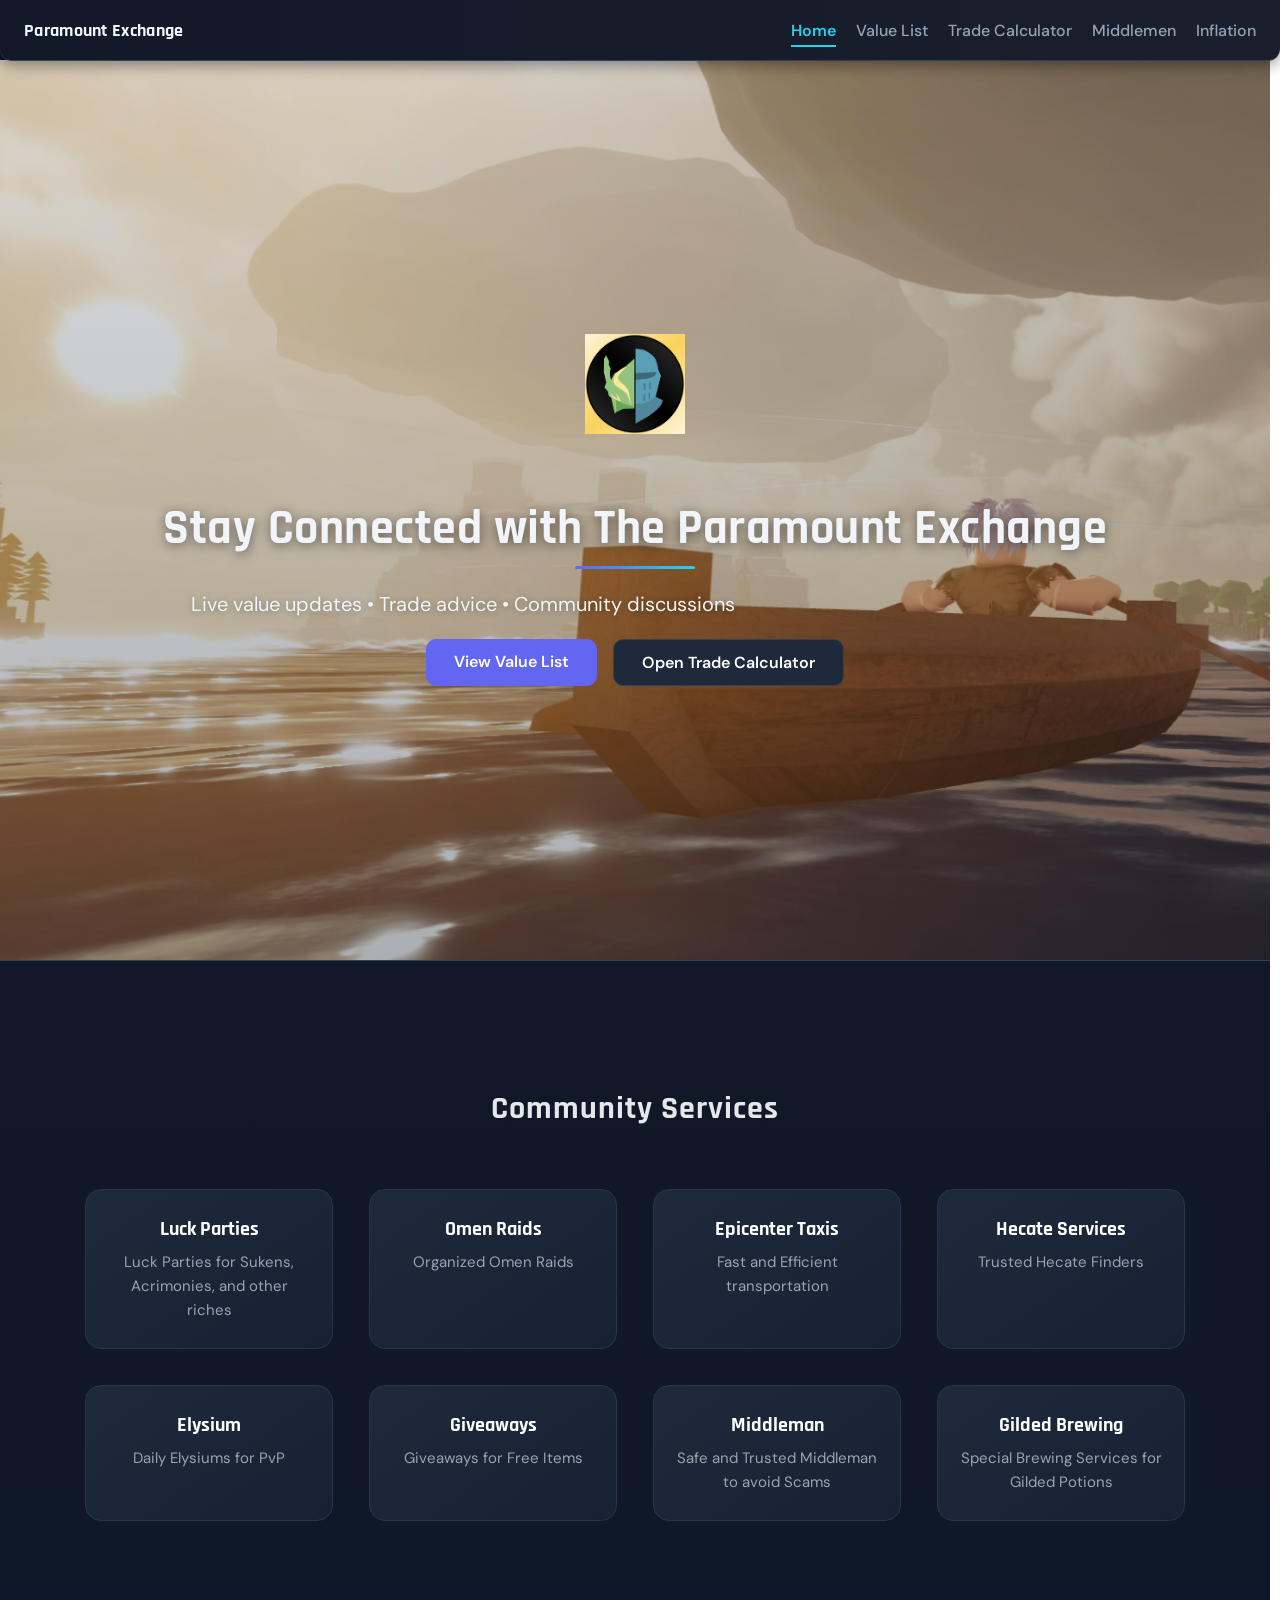
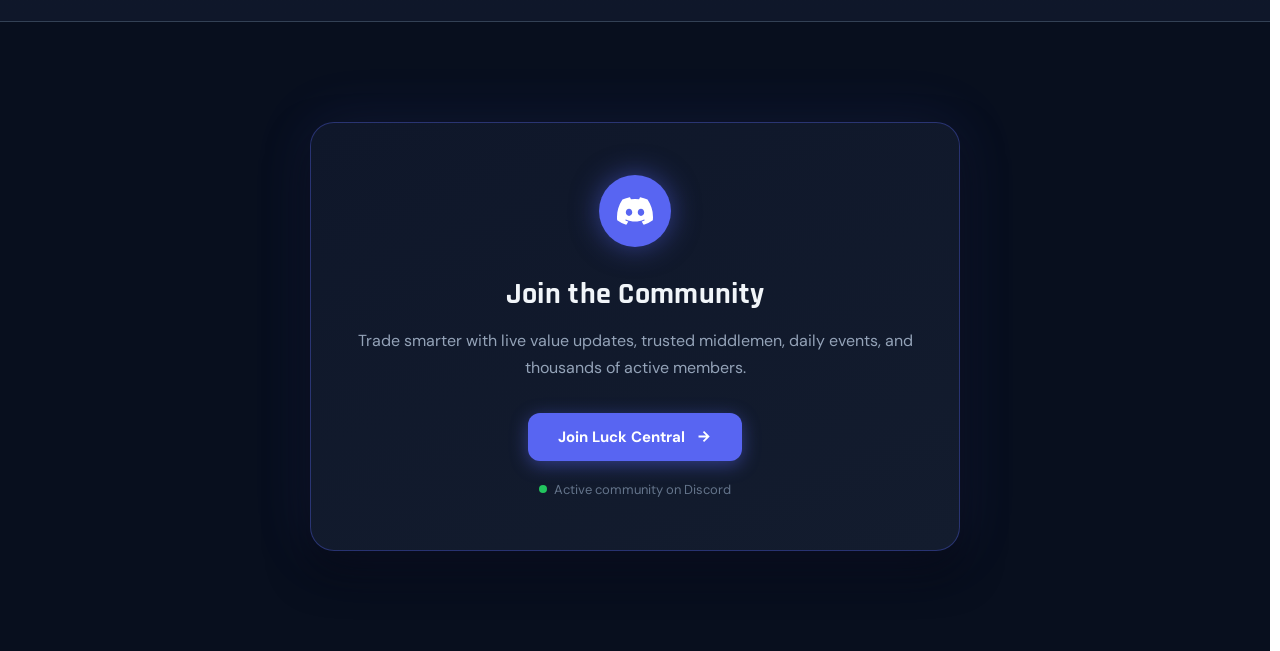
==== index.html @ 537f58a0 "Add files via upload" ====
<!DOCTYPE html>
<html lang="en">
<head>
  <meta charset="UTF-8">
  <meta name="viewport" content="width=device-width, initial-scale=1">
  <title>Paramount Exchange</title>
  <link rel="stylesheet" href="style.css">
  <link rel="icon" href="favicon.png" type="image/png">
  <!-- Syne for headings/brand, DM Sans for body -->
  <link rel="preconnect" href="https://fonts.googleapis.com">
  <link href="https://fonts.googleapis.com/css2?family=Rajdhani:wght@600;700&family=DM+Sans:ital,opsz,wght@0,9..40,400;0,9..40,500;0,9..40,600;1,9..40,400&display=swap" rel="stylesheet">
</head>
<body>

  <!-- ===== TOP NAV ===== -->
  <div class="top-nav">
    <div class="nav-left">Paramount Exchange</div>
    <div class="nav-links" id="navLinks">
      <a href="index.html" class="active">Home</a>
      <a href="Paramount-Exchange.html">Value List</a>
      <a href="Paramount-Trade-Calculator.html">Trade Calculator</a>
      <a href="Paramount-Middleman.html">Middlemen</a>
      <a href="Paramount-Inflation.html">Inflation</a>
    </div>
    <button class="nav-hamburger" id="navHamburger" aria-label="Menu">
      <span></span><span></span><span></span>
    </button>
  </div>

  <!-- ===== HERO SECTION ===== -->
  <section class="hero">
    <div class="hero-overlay"></div>
    <div class="hero-content">
      <img src="logo.png" alt="Paramount Exchange Logo" class="hero-logo">
      <h1>Stay Connected with The Paramount Exchange</h1>
      <p class="hero-sub">
        Live value updates • Trade advice • Community discussions
      </p>
      <div class="hero-buttons">
        <a href="Paramount-Exchange.html" class="hero-btn">View Value List</a>
        <a href="Paramount-Trade-Calculator.html" class="hero-btn secondary">Open Trade Calculator</a>
      </div>
    </div>
  </section>

  <!-- ===== COMMUNITY SERVICES ===== -->
  <section class="services-section">
    <h2>Community Services</h2>
    <div class="services-grid">

      <div class="service-item">
        <div class="service-title">Luck Parties</div>
        <div class="service-desc">Luck Parties for Sukens, Acrimonies, and other riches</div>
      </div>

      <div class="service-item">
        <div class="service-title">Omen Raids</div>
        <div class="service-desc">Organized Omen Raids</div>
      </div>

      <div class="service-item">
        <div class="service-title">Epicenter Taxis</div>
        <div class="service-desc">Fast and Efficient transportation</div>
      </div>

      <div class="service-item">
        <div class="service-title">Hecate Services</div>
        <div class="service-desc">Trusted Hecate Finders</div>
      </div>

      <div class="service-item">
        <div class="service-title">Elysium</div>
        <div class="service-desc">Daily Elysiums for PvP</div>
      </div>

      <div class="service-item">
        <div class="service-title">Giveaways</div>
        <div class="service-desc">Giveaways for Free Items</div>
      </div>

      <div class="service-item">
        <div class="service-title">Middleman</div>
        <div class="service-desc">Safe and Trusted Middleman to avoid Scams</div>
      </div>

      <div class="service-item">
        <div class="service-title">Gilded Brewing</div>
        <div class="service-desc">Special Brewing Services for Gilded Potions</div>
      </div>

    </div>
  </section>

  <!-- ===== DISCORD CTA SECTION ===== -->
  <section class="discord-section">
    <div class="discord-inner">
      <div class="discord-icon-wrap">
        <!-- Discord logo SVG -->
        <svg class="discord-logo-svg" viewBox="0 0 24 24" xmlns="http://www.w3.org/2000/svg">
          <path d="M20.317 4.37a19.791 19.791 0 0 0-4.885-1.515.074.074 0 0 0-.079.037c-.21.375-.444.864-.608 1.25a18.27 18.27 0 0 0-5.487 0 12.64 12.64 0 0 0-.617-1.25.077.077 0 0 0-.079-.037A19.736 19.736 0 0 0 3.677 4.37a.07.07 0 0 0-.032.027C.533 9.046-.32 13.58.099 18.057c.002.022.015.043.03.056a19.9 19.9 0 0 0 5.993 3.03.078.078 0 0 0 .084-.028c.462-.63.874-1.295 1.226-1.994a.076.076 0 0 0-.041-.106 13.107 13.107 0 0 1-1.872-.892.077.077 0 0 1-.008-.128 10.2 10.2 0 0 0 .372-.292.074.074 0 0 1 .077-.01c3.928 1.793 8.18 1.793 12.062 0a.074.074 0 0 1 .078.01c.12.098.246.198.373.292a.077.077 0 0 1-.006.127 12.299 12.299 0 0 1-1.873.892.077.077 0 0 0-.041.107c.36.698.772 1.362 1.225 1.993a.076.076 0 0 0 .084.028 19.839 19.839 0 0 0 6.002-3.03.077.077 0 0 0 .032-.054c.5-5.177-.838-9.674-3.549-13.66a.061.061 0 0 0-.031-.03zM8.02 15.33c-1.183 0-2.157-1.085-2.157-2.419 0-1.333.956-2.419 2.157-2.419 1.21 0 2.176 1.096 2.157 2.42 0 1.333-.956 2.418-2.157 2.418zm7.975 0c-1.183 0-2.157-1.085-2.157-2.419 0-1.333.955-2.419 2.157-2.419 1.21 0 2.176 1.096 2.157 2.42 0 1.333-.946 2.418-2.157 2.418z"/>
        </svg>
      </div>
      <h2 class="discord-heading">Join the Community</h2>
      <p class="discord-sub">Trade smarter with live value updates, trusted middlemen, daily events, and thousands of active members.</p>
      <a href="https://discord.gg/AGWXYeU2fC" target="_blank" class="discord-cta-btn">
        <span>Join Luck Central</span>
        <svg class="btn-arrow" viewBox="0 0 24 24" fill="none" stroke="currentColor" stroke-width="2.5">
          <path d="M5 12h14M12 5l7 7-7 7"/>
        </svg>
      </a>
      <p class="discord-member-count">
        <span class="pulse-dot"></span>
        Active community on Discord
      </p>
    </div>
  </section>

  <script>
    /* ===== PARALLAX ===== */
    const hero = document.querySelector('.hero');
    const services = document.querySelector('.services-section');

    window.addEventListener('scroll', () => {
      const scrollY = window.scrollY;
      hero.style.backgroundPosition = `center ${scrollY * 0.5}px`;
      services.style.backgroundPosition = `center ${scrollY * 0.2}px`;
    });

    /* ===== SERVICE CARD SCROLL ANIMATIONS ===== */
    const cards = document.querySelectorAll('.service-item');

    // Assign stagger delays in CSS custom property
    cards.forEach((card, i) => {
      card.style.setProperty('--stagger', i);
    });

    const cardObserver = new IntersectionObserver((entries) => {
      entries.forEach(entry => {
        if (entry.isIntersecting) {
          // Small stagger based on index
          const delay = parseInt(entry.target.style.getPropertyValue('--stagger')) * 70;
          setTimeout(() => {
            entry.target.classList.add('card-visible');
          }, delay);
          cardObserver.unobserve(entry.target);
        }
      });
    }, { threshold: 0.1, rootMargin: '0px 0px -40px 0px' });

    cards.forEach(card => cardObserver.observe(card));

    /* ===== HAMBURGER MENU ===== */
    document.getElementById("navHamburger").addEventListener("click", function() {
      this.classList.toggle("open");
      document.getElementById("navLinks").classList.toggle("open");
    });
  </script>

</body>
</html>
---- style.css ----
/* ===== GOOGLE FONTS ===== */
/* Rajdhani: sleek, refined display — used for headings & nav brand */
/* DM Sans: clean, modern body font — replaces Inter */
@import url("https://fonts.googleapis.com/css2?family=Rajdhani:wght@600;700&family=DM+Sans:ital,opsz,wght@0,9..40,400;0,9..40,500;0,9..40,600;1,9..40,400&display=swap");

/* ===== GLOBAL STYLES ===== */
html {
  overflow-y: scroll;
  scrollbar-gutter: stable;
}

body {
  font-family: 'DM Sans', sans-serif;
  color: #e5e7eb;
  margin: 0;
  padding-top: 60px;
  text-align: center;
}

/* ===== HEADERS ===== */
h1, h2 {
  font-family: 'Rajdhani', sans-serif;
}

h1 {
  margin-bottom: 18px;
  font-size: 30px;
  font-weight: 700;
  color: #f1f5f9;
  text-align: center;
  letter-spacing: 0.5px;
  position: relative;
}

h1::after {
  content: "";
  display: block;
  width: 120px;
  height: 3px;
  background: linear-gradient(90deg, #6366f1, #22d3ee);
  margin: 6px auto 0;
  border-radius: 3px;
}

/* ===== LINKS ===== */
a {
  text-decoration: none;
  color: #0077cc;
  display: inline-block;
  margin-top: 20px;
}

/* ===== TOP NAVIGATION ===== */
.top-nav {
  position: fixed;
  top: 0;
  left: 0;
  right: 0;
  background: linear-gradient(90deg, #111827, #1b1f2d);
  display: flex;
  align-items: center;
  justify-content: space-between;
  padding: 0 24px;
  height: 60px;
  border-bottom: 1px solid #334155;
  z-index: 3000;
  box-shadow: 0 4px 15px rgba(0,0,0,0.4);
  border-radius: 0 0 12px 12px;
}

.nav-left {
  font-family: 'Rajdhani', sans-serif;
  font-weight: 700;
  font-size: 18px;
  color: #f1f5f9;
  letter-spacing: 0.3px;
}

.nav-links {
  display: flex;
  gap: 20px;
}

.nav-links a {
  font-family: 'DM Sans', sans-serif;
  text-decoration: none;
  color: #94a3b8;
  font-weight: 500;
  transition: color 0.2s ease, transform 0.1s;
  margin-top: 0;
}

.nav-links a:hover {
  color: #6366f1;
  transform: translateY(-2px);
}

.nav-links a.active {
  color: #22d3ee;
  font-weight: 600;
  position: relative;
}

.nav-links a.active::after {
  content: "";
  position: absolute;
  left: 0;
  bottom: -6px;
  width: 100%;
  height: 2px;
  background: #22d3ee;
}

/* ===== PANELS / CARDS ===== */
.panel {
  background: linear-gradient(180deg, #1e293b, #1b1f2d);
  border-radius: 12px;
  padding: 16px;
  margin-bottom: 18px;
  box-shadow: 0 4px 12px rgba(0,0,0,0.25);
  position: relative;
  text-align: left;
}

/* ===== CONTROLS / INPUTS ===== */
.controls,
.sort-row {
  display: flex;
  flex-wrap: wrap;
  gap: 8px;
  margin-bottom: 12px;
}

.controls > * {
  flex: 1 1 200px;
}

input,
button {
  background: #1e293b;
  color: #f1f5f9;
  border: 1px solid #334155;
  border-radius: 8px;
  padding: 8px 12px;
  font-size: 14px;
  cursor: pointer;
  font-family: 'DM Sans', sans-serif;
}

input {
  cursor: text;
}

button:hover {
  background-color: #273449;
}

button.active {
  border-color: #3b82f6;
  color: #3b82f6;
}

/* ===== DROPDOWN ===== */
.dropdown {
  position: relative;
}

.dropdown-btn {
  width: 100%;
  text-align: left;
  padding-right: 32px;
  position: relative;
}

.dropdown-btn::after {
  content: "";
  position: absolute;
  right: 12px;
  top: 50%;
  width: 8px;
  height: 8px;
  border-right: 2px solid #94a3b8;
  border-bottom: 2px solid #94a3b8;
  transform: translateY(-60%) rotate(45deg);
  transition: transform 0.25s ease;
  pointer-events: none;
}

.dropdown.open .dropdown-btn::after {
  transform: translateY(-40%) rotate(-135deg);
}

.dropdown-menu {
  position: absolute;
  z-index: 1000;
  top: calc(100% + 6px);
  left: 0;
  right: 0;
  background: #0f172a;
  border: 1px solid #334155;
  border-radius: 10px;
  padding: 6px;
  opacity: 0;
  pointer-events: none;
  transition: opacity 0.2s ease;
}

.dropdown.open .dropdown-menu {
  opacity: 1;
  pointer-events: auto;
}

.dropdown-menu label {
  display: flex;
  align-items: center;
  gap: 8px;
  padding: 6px 8px;
  border-radius: 6px;
  cursor: pointer;
}

.dropdown-menu label:hover {
  background: #273449;
}

/* ===== LISTS ===== */
.list {
  display: flex;
  flex-direction: column;
  gap: 8px;
}

.list-item {
  display: flex;
  align-items: center;
  justify-content: space-between;
  padding: 10px;
  border-radius: 6px;
  background: #1e293b;
  transition: transform 0.1s, box-shadow 0.15s;
}

.list-item:hover {
  transform: translateY(-1px);
  box-shadow: 0 0 8px #6366f1;
}

.list-item img {
  width: 40px;
  height: 40px;
  object-fit: contain;
  margin-right: 12px;
}

/* ===== TABLE ===== */
.table-wrapper {
  background-color: #1e293b;
  border-radius: 12px;
  padding: 12px;
}

table {
  width: 100%;
  border-collapse: separate;
  border-spacing: 0 10px;
}

thead th {
  position: sticky;
  top: 60px;
  z-index: 10;
  background: #334155;
  padding: 10px;
  font-family: 'DM Sans', sans-serif;
  font-weight: 600;
}

tbody tr {
  background: #1e293b;
  transition: background 0.2s ease;
}

tbody tr:nth-child(even) {
  background: #273449;
}

tbody tr:hover {
  background: #334155;
}

td {
  padding: 10px;
  text-align: center;
  vertical-align: middle;
}

td:first-child {
  width: 80px;
  padding: 0;
}

.item-image {
  width: 100%;
  height: 56px;
  object-fit: contain;
}

.item-name-cell {
  display: flex;
  align-items: center;
  gap: 8px;
}

/* ===== BOTTOM ROW ===== */
.bottom-row {
  display: flex;
  justify-content: center;
  align-items: center;
  gap: 60px;
  margin-top: 20px;
  flex-wrap: wrap;
}

.galleon-box input {
  width: 140px;
  padding: 10px;
  font-size: 1em;
  border-radius: 10px;
  border: 1px solid #334155;
  background: #020617;
  color: #e5e7eb;
  text-align: center;
}

.galleon-box input:focus {
  outline: none;
  border-color: #6366f1;
  box-shadow: 0 0 0 1px #6366f1;
}

/* ===== BADGES ===== */
.badge {
  padding: 3px 8px;
  border-radius: 999px;
  font-size: 12px;
  font-weight: 600;
  font-family: 'DM Sans', sans-serif;
}

.Common    { background: #475569; }
.Uncommon  { background: #eab308; color: #0f172a; }
.Rare      { background: #6366f1; }
.Limited   { background: #a855f7; }
.Mystic    { background: #f43f5e; }
.Legendary { background: #22c55e; color: #0f172a; }

/* ===== BOOKMARKS ===== */
.bookmark-panel {
  background: #1e293b;
  border-radius: 12px;
  padding: 12px;
  margin-bottom: 18px;
}

.bookmark-item {
  display: flex;
  justify-content: space-between;
  align-items: center;
  padding: 8px 10px;
  background: #273449;
  border-radius: 8px;
  margin-bottom: 6px;
  cursor: pointer;
}

.bookmark-item:hover {
  background: #334155;
}

.bookmark-name-pill {
  padding: 3px 8px;
  border-radius: 999px;
  font-size: 12px;
  font-weight: 600;
}

.bookmark-name-pill.Common    { background: #475569; }
.bookmark-name-pill.Uncommon  { background: #eab308; color: #0f172a; }
.bookmark-name-pill.Rare      { background: #6366f1; }
.bookmark-name-pill.Limited   { background: #a855f7; }
.bookmark-name-pill.Mystic    { background: #f43f5e; }
.bookmark-name-pill.Legendary { background: #22c55e; color: #0f172a; }

/* ===== MODAL ===== */
#chartModal {
  backdrop-filter: blur(6px);
  transition: opacity .25s ease;
  display: none;
  align-items: center;
  justify-content: center;
  position: fixed;
  inset: 0;
  background: rgba(0,0,0,.6);
  z-index: 2000;
}

/* ===== HAMBURGER MENU ===== */
.nav-hamburger {
  display: none;
  flex-direction: column;
  justify-content: center;
  gap: 5px;
  background: none;
  border: none;
  cursor: pointer;
  padding: 4px;
  margin-top: 0;
}

.nav-hamburger span {
  display: block;
  width: 22px;
  height: 2px;
  background: #f1f5f9;
  border-radius: 2px;
  transition: all 0.3s ease;
}

.nav-hamburger.open span:nth-child(1) {
  transform: translateY(7px) rotate(45deg);
}
.nav-hamburger.open span:nth-child(2) {
  opacity: 0;
}
.nav-hamburger.open span:nth-child(3) {
  transform: translateY(-7px) rotate(-45deg);
}

/* ===== RESPONSIVE ===== */
@media (max-width: 768px) {
  .hero-logo     { width: 80px; }
  .discord-inner { padding: 40px 28px; }
  .hero h1       { font-size: 34px; }
  .table-section { grid-template-columns: 1fr; }

  .nav-hamburger {
    display: flex;
  }

  .nav-links {
    display: none;
    position: absolute;
    top: 60px;
    left: 0;
    right: 0;
    background: linear-gradient(180deg, #111827, #1b1f2d);
    flex-direction: column;
    gap: 0;
    padding: 8px 0;
    border-bottom: 1px solid #334155;
    box-shadow: 0 8px 20px rgba(0,0,0,0.4);
    z-index: 2999;
  }

  .nav-links.open {
    display: flex;
  }

  .nav-links a {
    padding: 12px 24px;
    border-bottom: 1px solid #1e293b;
    font-size: 15px;
  }

  .nav-links a:last-child {
    border-bottom: none;
  }

  .nav-links a.active::after {
    display: none;
  }
}

/* ===== BOOKMARK BUTTON ===== */
.bookmark-btn {
  background: none;
  border: none;
  cursor: pointer;
  padding: 4px;
  display: flex;
  align-items: center;
  justify-content: center;
  color: #64748b;
}

.bookmark-btn.active {
  color: #399bbe;
}

.bookmark-btn svg {
  display: block;
  width: 18px;
  height: 18px;
  fill: currentColor;
}

/* ===== SORT BUTTONS ===== */
.sort-btn {
  position: relative;
  padding-right: 24px;
  transition: color 0.2s ease;
  color: #94a3b8;
}

.sort-btn::after {
  content: '';
  position: absolute;
  right: 8px;
  top: 50%;
  width: 0;
  height: 0;
  border-left: 5px solid transparent;
  border-right: 5px solid transparent;
  border-bottom: 6px solid #64748b;
  transform: translateY(-50%) rotate(0deg);
  transition: transform 0.3s ease, border-color 0.2s ease;
  pointer-events: none;
}

.sort-btn.active::after {
  border-bottom-color: #506bc7;
}

.sort-btn.desc::after {
  transform: translateY(-50%) rotate(180deg);
}

/* ===== HERO SECTION ===== */
.hero {
  position: relative;
  height: 100vh;
  background-image: url("banner.webp");
  background-size: cover;
  background-position: center;
  display: flex;
  flex-direction: column;
  justify-content: center;
  align-items: center;
  text-align: center;
  color: #f1f5f9;
  overflow: hidden;
}

.hero-overlay {
  position: absolute;
  inset: 0;
  background: linear-gradient(
    to bottom,
    rgba(15,23,42,0.15),
    rgba(15,23,42,0.35)
  );
  z-index: 0;
  pointer-events: none;
}

.hero h1 {
  font-family: 'Rajdhani', sans-serif;
  font-size: 48px;
  margin-bottom: 16px;
  text-shadow: 0 2px 12px rgba(0,0,0,0.5);
}

.hero-sub {
  font-size: 20px;
  max-width: 600px;
  line-height: 1.5;
  text-shadow: 0 1px 6px rgba(0,0,0,0.3);
  font-family: 'DM Sans', sans-serif;
}

.hero-buttons {
  display: flex;
  justify-content: center;
  gap: 16px;
  flex-wrap: wrap;
}

.hero-btn {
  background: #6366f1;
  color: white;
  padding: 12px 28px;
  border-radius: 10px;
  text-decoration: none;
  font-family: 'DM Sans', sans-serif;
  font-weight: 600;
  transition: all 0.25s ease;
  margin-top: 0;
}

.hero-btn:hover {
  transform: translateY(-3px);
  box-shadow: 0 6px 20px rgba(99,102,241,0.4);
}

.hero-btn.secondary {
  background: #1e293b;
  border: 1px solid #334155;
}

.hero-btn.secondary:hover {
  background: #273449;
}

.hero-content {
  position: relative;
  z-index: 1;
}

/* ===== SERVICES SECTION ===== */
.services-section {
  padding: 100px 20px;
  background: linear-gradient(180deg, #111827, #0f172a);
  border-top: 1px solid #334155;
  border-bottom: 1px solid #334155;
}

.services-section h2 {
  font-family: 'Rajdhani', sans-serif;
  font-size: 32px;
  margin-bottom: 60px;
  letter-spacing: 1px;
}

.services-grid {
  display: grid;
  grid-template-columns: repeat(auto-fit, minmax(220px, 1fr));
  gap: 36px;
  max-width: 1100px;
  margin: auto;
}

/* ===== SERVICE CARD ===== */
.service-item {
  background: linear-gradient(145deg, #1e293b, #162133);
  border: 1px solid #2a3648;
  border-radius: 16px;
  padding: 26px 22px;
  position: relative;
  overflow: hidden;
  text-align: center;
  opacity: 0;
  transform: translateY(32px);
  transition:
    opacity 0.55s ease,
    transform 0.55s ease,
    border-color 0.3s ease,
    box-shadow 0.3s ease;
}

.service-item.card-visible {
  opacity: 1;
  transform: translateY(0);
}

.service-item.card-visible:hover {
  transform: translateY(-6px);
  border-color: #5865F2;
  box-shadow: 0 12px 28px rgba(88,101,242,0.25);
}

.service-title {
  font-family: 'Rajdhani', sans-serif;
  font-size: 20px;
  font-weight: 700;
  color: #ffffff;
  margin-bottom: 8px;
  position: relative;
  z-index: 1;
}

.service-desc {
  font-family: 'DM Sans', sans-serif;
  font-size: 15px;
  font-weight: 400;
  color: #9ca3af;
  line-height: 1.6;
  position: relative;
  z-index: 1;
}

.service-item::before {
  content: "";
  position: absolute;
  inset: 0;
  background: linear-gradient(120deg, #5865F2, #22d3ee);
  opacity: 0;
  transition: opacity 0.3s ease;
}

.service-item span {
  position: relative;
  z-index: 1;
}

.service-item.card-visible:hover::before {
  opacity: 0.08;
}

/* ===== DISCORD CTA SECTION ===== */
.discord-section {
  position: relative;
  padding: 100px 24px;
  display: flex;
  justify-content: center;
  align-items: center;
  overflow: hidden;
  background: #080f1e;
}

.discord-inner {
  position: relative;
  z-index: 2;
  max-width: 560px;
  background: linear-gradient(160deg, #0f172a, #131c2e);
  border: 1px solid rgba(88,101,242,0.35);
  border-radius: 24px;
  padding: 52px 44px;
  box-shadow: 0 0 60px rgba(88,101,242,0.12), 0 20px 40px rgba(0,0,0,0.5);
  text-align: center;
}

.discord-inner::before {
  content: '';
  position: absolute;
  inset: -1px;
  border-radius: 24px;
  background: linear-gradient(135deg, rgba(88,101,242,0.6), transparent 40%, rgba(34,211,238,0.4) 80%, transparent);
  z-index: -1;
  opacity: 0;
  transition: opacity 0.4s ease;
}

.discord-inner:hover::before {
  opacity: 0;
}

.discord-icon-wrap {
  width: 72px;
  height: 72px;
  border-radius: 50%;
  background: #5865F2;
  display: flex;
  align-items: center;
  justify-content: center;
  margin: 0 auto 28px;
  box-shadow: 0 0 28px rgba(88,101,242,0.5);
  animation: discord-icon-float 3s ease-in-out infinite;
}

@keyframes discord-icon-float {
  0%, 100% { transform: translateY(0);    box-shadow: 0 0 28px rgba(88,101,242,0.5); }
  50%       { transform: translateY(-6px); box-shadow: 0 10px 32px rgba(88,101,242,0.7); }
}

.discord-logo-svg {
  width: 36px;
  height: 36px;
  fill: white;
}

.discord-heading {
  font-family: 'Rajdhani', sans-serif;
  font-size: 30px;
  font-weight: 700;
  color: #f1f5f9;
  margin: 0 0 14px;
  letter-spacing: 0.3px;
}

.discord-heading::after {
  display: none;
}

.discord-sub {
  font-family: 'DM Sans', sans-serif;
  font-size: 16px;
  color: #94a3b8;
  line-height: 1.7;
  margin: 0 0 32px;
}

.discord-cta-btn {
  display: inline-flex;
  align-items: center;
  gap: 10px;
  background: #5865F2;
  color: white;
  font-family: 'DM Sans', sans-serif;
  font-weight: 700;
  font-size: 15px;
  padding: 14px 30px;
  border-radius: 12px;
  text-decoration: none;
  transition: all 0.25s ease;
  box-shadow: 0 4px 18px rgba(88,101,242,0.45);
  margin-top: 0;
  position: relative;
  overflow: hidden;
}

.discord-cta-btn::after {
  content: '';
  position: absolute;
  top: 0; left: -75%;
  width: 50%;
  height: 100%;
  background: linear-gradient(120deg, transparent, rgba(255,255,255,0.18), transparent);
  transform: skewX(-20deg);
  transition: left 0.5s ease;
}

.discord-cta-btn:hover::after {
  left: 140%;
}

.discord-cta-btn:hover {
  background: #4752c4;
  transform: translateY(-3px) scale(1.02);
  box-shadow: 0 8px 28px rgba(88,101,242,0.65);
}

.btn-arrow {
  width: 17px;
  height: 17px;
  transition: transform 0.25s ease;
  flex-shrink: 0;
}

.discord-cta-btn:hover .btn-arrow {
  transform: translateX(4px);
}

.discord-member-count {
  font-family: 'DM Sans', sans-serif;
  font-size: 13px;
  color: #64748b;
  margin: 20px 0 0;
  display: flex;
  align-items: center;
  justify-content: center;
  gap: 7px;
}

.pulse-dot {
  display: inline-block;
  width: 8px;
  height: 8px;
  border-radius: 50%;
  background: #22c55e;
  box-shadow: 0 0 0 0 rgba(34,197,94,0.5);
  animation: pulse-green 2s ease-out infinite;
}

@keyframes pulse-green {
  0%   { box-shadow: 0 0 0 0 rgba(34,197,94,0.5); }
  70%  { box-shadow: 0 0 0 7px rgba(34,197,94,0); }
  100% { box-shadow: 0 0 0 0 rgba(34,197,94,0); }
}

/* ===== MIDDLEMAN PAGE ===== */
.page-header {
  text-align: center;
  padding: 60px 20px 40px;
}

.page-header h1 {
  font-family: 'Rajdhani', sans-serif;
  font-size: clamp(28px, 4vw, 48px);
  font-weight: 700;
  color: #f1f5f9;
  margin: 0 0 12px;
  letter-spacing: 0.5px;
}

.page-header h1::after {
  content: "";
  display: block;
  width: 120px;
  height: 3px;
  background: linear-gradient(90deg, #6366f1, #22d3ee);
  margin: 8px auto 0;
  border-radius: 3px;
}

.page-header p {
  font-size: 16px;
  color: #94a3b8;
  max-width: 560px;
  margin: 16px auto 0;
  line-height: 1.7;
}

/* ===== FILTER / RANGE BUTTONS ===== */
.filter-bar {
  display: flex;
  justify-content: center;
  align-items: center;
  gap: 10px;
  flex-wrap: wrap;
  padding: 0 20px 40px;
}

.filter-btn,
.range-btn {
  background: #1e293b;
  color: #94a3b8;
  border: 1px solid #334155;
  border-radius: 999px;
  padding: 7px 18px;
  font-family: 'DM Sans', sans-serif;
  font-size: 14px;
  font-weight: 500;
  cursor: pointer;
  transition: all 0.2s ease;
}

.filter-btn:hover,
.range-btn:hover {
  border-color: #6366f1;
  color: #f1f5f9;
  background: #1e293b;
}

.filter-btn.active,
.range-btn.active {
  background: #6366f1;
  border-color: #6366f1;
  color: white;
}

/* ===== MIDDLEMAN GRID ===== */
.mm-grid {
  display: grid;
  grid-template-columns: repeat(auto-fill, minmax(300px, 1fr));
  gap: 24px;
  max-width: 1100px;
  margin: 0 auto;
  padding: 0 24px 80px;
}

/* ===== MIDDLEMAN CARD ===== */
.mm-card {
  background: linear-gradient(160deg, #1e293b, #131c2e);
  border: 1px solid #2a3648;
  border-radius: 20px;
  padding: 28px 24px;
  position: relative;
  overflow: hidden;
  transition: transform 0.3s ease, box-shadow 0.3s ease, border-color 0.3s ease;
  opacity: 0;
  transform: translateY(24px);
}

.mm-card.card-visible {
  opacity: 1;
  transform: translateY(0);
  transition: opacity 0.5s ease, transform 0.5s ease, box-shadow 0.3s ease, border-color 0.3s ease;
}

.mm-card.card-visible:hover {
  transform: translateY(-5px);
  border-color: #6366f1;
  box-shadow: 0 16px 40px rgba(99,102,241,0.2);
}

.mm-card::before {
  content: '';
  position: absolute;
  top: -40px;
  right: -40px;
  width: 120px;
  height: 120px;
  border-radius: 50%;
  background: radial-gradient(circle, rgba(99,102,241,0.12), transparent 70%);
  pointer-events: none;
}

.card-top {
  display: flex;
  align-items: flex-start;
  gap: 16px;
  margin-bottom: 18px;
}

.avatar-wrap {
  position: relative;
  flex-shrink: 0;
}

.avatar {
  width: 64px;
  height: 64px;
  border-radius: 50%;
  object-fit: cover;
  border: 2px solid #334155;
  background: #0f172a;
}

.status-dot {
  position: absolute;
  bottom: 2px;
  right: 2px;
  width: 13px;
  height: 13px;
  border-radius: 50%;
  border: 2px solid #131c2e;
}

.status-dot.online  { background: #22c55e; }
.status-dot.busy    { background: #f59e0b; }
.status-dot.offline { background: #64748b; }

.card-identity {
  flex: 1;
  min-width: 0;
  word-break: break-word;
}

.card-name {
  font-family: 'Rajdhani', sans-serif;
  font-size: 20px;
  font-weight: 700;
  color: #f1f5f9;
  display: flex;
  align-items: center;
  gap: 7px;
  flex-wrap: wrap;
}

.verified-badge {
  display: inline-flex;
  align-items: center;
  justify-content: center;
  width: 18px;
  height: 18px;
  background: #6366f1;
  border-radius: 50%;
  flex-shrink: 0;
}

.verified-badge svg {
  width: 11px;
  height: 11px;
  fill: white;
}

.discord-tag {
  font-size: 13px;
  color: #7c8fa8;
  margin-top: 3px;
  display: flex;
  align-items: center;
  gap: 5px;
}

.discord-tag svg {
  width: 13px;
  height: 13px;
  fill: #5865F2;
  flex-shrink: 0;
}

.copy-btn {
  cursor: pointer;
  color: #475569;
  display: inline-flex;
  align-items: center;
  margin-left: 2px;
  transition: color 0.2s ease;
}

.copy-btn:hover { color: #6366f1; }
.copy-btn svg   { width: 12px; height: 12px; }
.copy-btn.copied { color: #22c55e; }

.card-bio {
  font-size: 14px;
  color: #94a3b8;
  line-height: 1.65;
  margin-bottom: 18px;
  min-height: 42px;
}

.card-tags {
  display: flex;
  flex-wrap: wrap;
  gap: 7px;
  margin-bottom: 18px;
}

.tag {
  padding: 4px 10px;
  border-radius: 999px;
  font-size: 12px;
  font-weight: 600;
  font-family: 'DM Sans', sans-serif;
  background: #1e3a5f;
  color: #7dd3fc;
  border: 1px solid #1e4976;
}

.tag.specialty {
  background: #2d1b69;
  color: #a78bfa;
  border-color: #3d2080;
}

.card-stats {
  display: flex;
  gap: 16px;
  padding-top: 16px;
  border-top: 1px solid #1e293b;
}

.stat {
  display: flex;
  flex-direction: column;
  align-items: center;
  flex: 1;
}

.stat-value {
  font-family: 'Rajdhani', sans-serif;
  font-size: 22px;
  font-weight: 700;
  color: #f1f5f9;
  line-height: 1;
}

.stat-label {
  font-size: 11px;
  color: #64748b;
  margin-top: 3px;
  text-transform: uppercase;
  letter-spacing: 0.5px;
}

.stat-divider {
  width: 1px;
  background: #1e293b;
  align-self: stretch;
}

.status-label {
  font-size: 12px;
  font-weight: 600;
  display: flex;
  align-items: center;
  gap: 5px;
}

.status-label.online  { color: #22c55e; }
.status-label.busy    { color: #f59e0b; }
.status-label.offline { color: #64748b; }

/* ===== HOW IT WORKS ===== */
.how-it-works {
  max-width: 1100px;
  margin: 0 auto 60px;
  padding: 0 24px;
  display: grid;
  grid-template-columns: repeat(auto-fit, minmax(200px, 1fr));
  gap: 16px;
}

.hiw-step {
  background: linear-gradient(145deg, #1e293b, #162133);
  border: 1px solid #2a3648;
  border-radius: 14px;
  padding: 22px 20px;
  text-align: center;
}

.hiw-num {
  font-family: 'Rajdhani', sans-serif;
  font-size: 32px;
  font-weight: 700;
  color: #6366f1;
  line-height: 1;
  margin-bottom: 8px;
}

.hiw-title {
  font-family: 'Rajdhani', sans-serif;
  font-size: 16px;
  font-weight: 700;
  color: #f1f5f9;
  margin-bottom: 6px;
}

.hiw-desc {
  font-size: 13px;
  color: #64748b;
  line-height: 1.6;
}

/* ===== WARNING MODAL ===== */
#warningModal {
  position: fixed;
  inset: 0;
  z-index: 99999;
  background: rgba(0,0,0,0.75);
  backdrop-filter: blur(6px);
  display: flex;
  align-items: center;
  justify-content: center;
  padding: 20px;
}

.warning-box {
  background: linear-gradient(160deg, #1e293b, #131c2e);
  border: 1px solid #ef4444;
  border-radius: 20px;
  max-width: 480px;
  width: 100%;
  padding: 36px 32px;
  text-align: center;
  box-shadow: 0 0 60px rgba(239,68,68,0.2);
}

.warning-icon {
  font-size: 40px;
  margin-bottom: 16px;
}

.warning-box h2 {
  font-family: 'Rajdhani', sans-serif;
  font-size: 24px;
  color: #ef4444;
  margin: 0 0 12px;
}

.warning-box h2::after { display: none; }

.warning-box p {
  font-family: 'DM Sans', sans-serif;
  font-size: 14px;
  color: #94a3b8;
  line-height: 1.7;
  margin: 0 0 16px;
}

.warning-box p strong { color: #f1f5f9; }

.warning-note {
  font-size: 13px !important;
  color: #64748b !important;
}

.warning-confirm-btn {
  background: #ef4444;
  color: white;
  border: none;
  border-radius: 10px;
  padding: 12px 32px;
  font-family: 'DM Sans', sans-serif;
  font-weight: 700;
  font-size: 15px;
  cursor: pointer;
  transition: background 0.2s ease;
  margin-top: 8px;
}

.warning-confirm-btn:hover { background: #dc2626; }

/* ===== LOADING STATES ===== */
.state-msg {
  text-align: center;
  padding: 80px 20px;
  color: #475569;
  font-size: 16px;
  grid-column: 1 / -1;
}

.spinner {
  width: 36px;
  height: 36px;
  border: 3px solid #1e293b;
  border-top-color: #6366f1;
  border-radius: 50%;
  animation: spin 0.7s linear infinite;
  margin: 0 auto 16px;
}

@keyframes spin { to { transform: rotate(360deg); } }

/* ===== INFLATION / CHART PAGE ===== */
.stat-strip {
  display: flex;
  justify-content: center;
  gap: 16px;
  flex-wrap: wrap;
  max-width: 1100px;
  margin: 0 auto 40px;
  padding: 0 24px;
}

.stat-card {
  background: linear-gradient(145deg, #1e293b, #162133);
  border: 1px solid #2a3648;
  border-radius: 14px;
  padding: 20px 28px;
  text-align: center;
  flex: 1;
  min-width: 160px;
  max-width: 220px;
  opacity: 0;
  transform: translateY(16px);
  transition: opacity 0.5s ease, transform 0.5s ease;
}

.stat-card.visible {
  opacity: 1;
  transform: translateY(0);
}

.stat-card-value {
  font-family: 'Rajdhani', sans-serif;
  font-size: 28px;
  font-weight: 700;
  color: #f1f5f9;
  line-height: 1;
  margin-bottom: 6px;
}

.stat-card-value.positive { color: #22c55e; }
.stat-card-value.negative { color: #ef4444; }

.stat-card-label {
  font-size: 12px;
  color: #64748b;
  text-transform: uppercase;
  letter-spacing: 0.6px;
}

.chart-controls {
  display: flex;
  justify-content: center;
  gap: 10px;
  flex-wrap: wrap;
  margin-bottom: 24px;
  padding: 0 24px;
}

.chart-wrap {
  max-width: 1100px;
  margin: 0 auto 40px;
  padding: 0 24px;
}

.chart-box {
  background: linear-gradient(160deg, #1e293b, #131c2e);
  border: 1px solid #2a3648;
  border-radius: 20px;
  padding: 32px;
  position: relative;
}

.chart-box canvas { max-height: 420px; }

.loading-overlay {
  position: absolute;
  inset: 0;
  display: flex;
  flex-direction: column;
  align-items: center;
  justify-content: center;
  background: rgba(15,23,42,0.85);
  border-radius: 20px;
  z-index: 10;
  gap: 14px;
}

.loading-text {
  font-size: 14px;
  color: #64748b;
}

.table-section {
  max-width: 1100px;
  margin: 0 auto 80px;
  padding: 0 24px;
  display: grid;
  grid-template-columns: 1fr 1fr;
  gap: 24px;
}

.table-box {
  background: linear-gradient(160deg, #1e293b, #131c2e);
  border: 1px solid #2a3648;
  border-radius: 20px;
  padding: 24px;
}

.table-box h3 {
  font-family: 'Rajdhani', sans-serif;
  font-size: 18px;
  font-weight: 700;
  color: #f1f5f9;
  margin: 0 0 16px;
}

.table-box h3::after { display: none; }

.item-row {
  display: flex;
  justify-content: space-between;
  align-items: center;
  padding: 10px 0;
  border-bottom: 1px solid #1e293b;
  font-size: 14px;
}

.item-row:last-child { border-bottom: none; }

.item-row-name {
  color: #e5e7eb;
  font-weight: 500;
}

.item-row-change {
  font-family: 'Rajdhani', sans-serif;
  font-size: 16px;
  font-weight: 700;
}

.item-row-change.up   { color: #22c55e; }
.item-row-change.down { color: #ef4444; }

.no-data {
  color: #475569;
  font-size: 14px;
  text-align: center;
  padding: 20px 0;
}

/* ===== GLOBAL BG ===== */
html, body {
  min-height: 100%;
  background: linear-gradient(135deg, #0f172a, #1b1f2d);
}

/* ===== SCROLLBAR ===== */
::-webkit-scrollbar { width: 10px; }
::-webkit-scrollbar-track { background: #0f172a; }
::-webkit-scrollbar-thumb { background: #334155; border-radius: 6px; }
::-webkit-scrollbar-thumb:hover { background: #475569; }

/* ===== HERO LOGO ===== */
.hero-logo {
  width: 100px;
  max-width: 25%;
  height: auto;
  margin-bottom: 20px;
}

/* ===== RESPONSIVE ===== */
@media (max-width: 768px) {
  .hero-logo       { width: 80px; }
  .discord-inner   { padding: 40px 28px; }
  .hero h1         { font-size: 34px; }
  .table-section   { grid-template-columns: 1fr; }
}

.loading-text {
  font-size: 14px;
  color: #64748b;
}
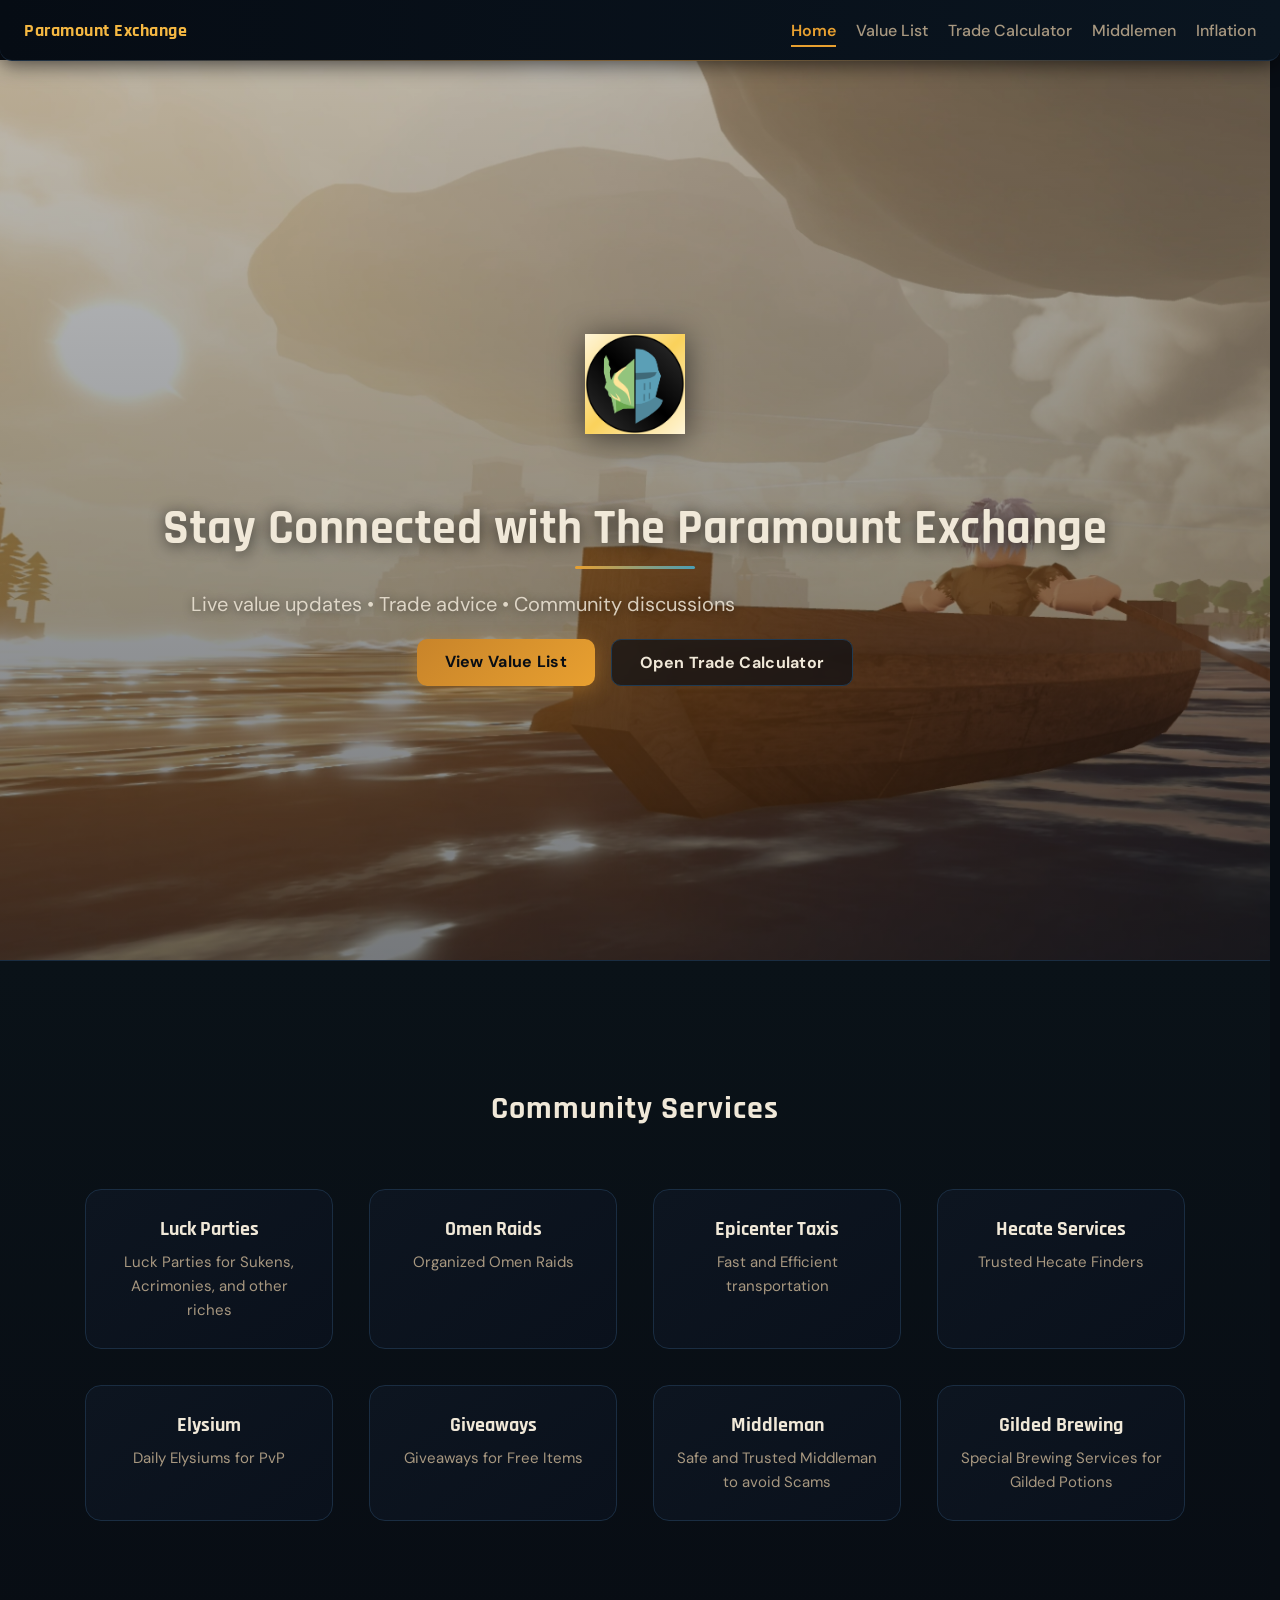
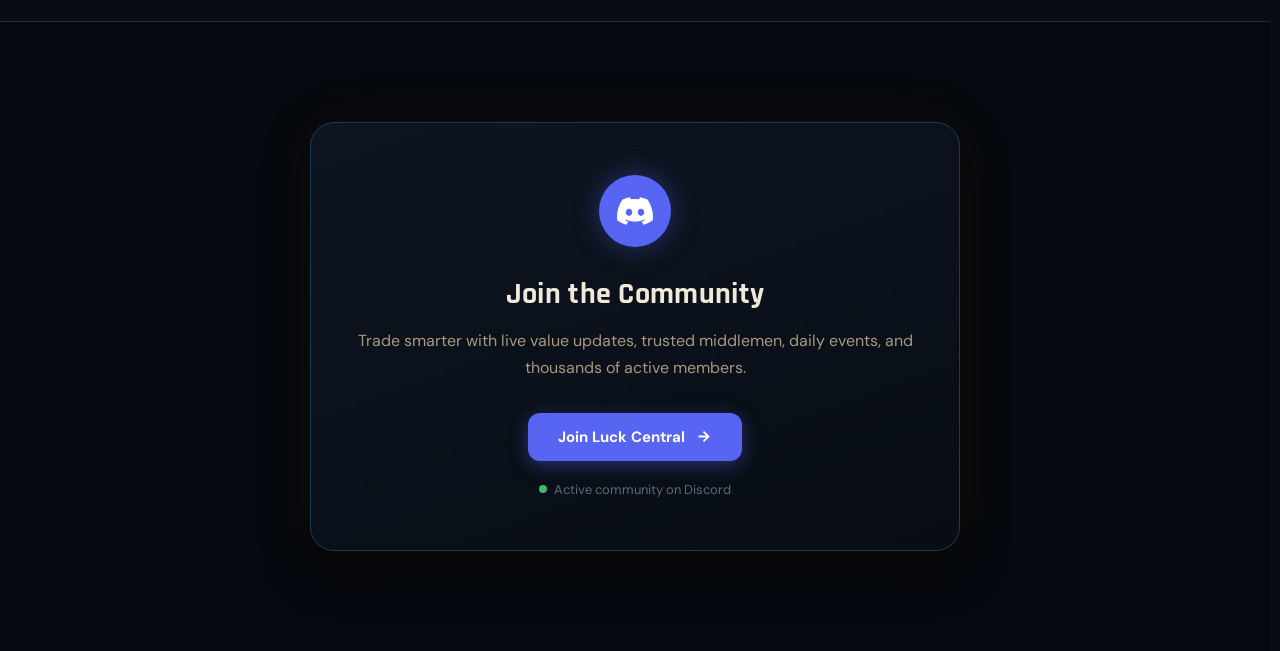
==== commit a67dd79a: "changed discord invite" ====
--- a/index.html
+++ b/index.html
@@ -102,7 +102,7 @@
       </div>
       <h2 class="discord-heading">Join the Community</h2>
       <p class="discord-sub">Trade smarter with live value updates, trusted middlemen, daily events, and thousands of active members.</p>
-      <a href="https://discord.gg/AGWXYeU2fC" target="_blank" class="discord-cta-btn">
+      <a href="https://discord.gg/27jfx4G6ks" target="_blank" class="discord-cta-btn">
         <span>Join Luck Central</span>
         <svg class="btn-arrow" viewBox="0 0 24 24" fill="none" stroke="currentColor" stroke-width="2.5">
           <path d="M5 12h14M12 5l7 7-7 7"/>
@@ -157,4 +157,4 @@
   </script>
 
 </body>
-</html>+</html>
--- a/style.css
+++ b/style.css
@@ -1,7 +1,47 @@
 /* ===== GOOGLE FONTS ===== */
-/* Rajdhani: sleek, refined display — used for headings & nav brand */
-/* DM Sans: clean, modern body font — replaces Inter */
 @import url("https://fonts.googleapis.com/css2?family=Rajdhani:wght@600;700&family=DM+Sans:ital,opsz,wght@0,9..40,400;0,9..40,500;0,9..40,600;1,9..40,400&display=swap");
+
+/* ===== COLOR TOKENS ===== */
+:root {
+  /* Backgrounds — deep ocean navy pulled from the banner's storm sky */
+  --bg-base:       #080d14;
+  --bg-deep:       #050a10;
+  --bg-card:       #0d1520;
+  --bg-card-hover: #111d2c;
+  --bg-elevated:   #132030;
+  --bg-input:      #06101a;
+
+  /* Borders */
+  --border-subtle:  #1a2d42;
+  --border-mid:     #1f3a52;
+  --border-accent:  #c8842a;
+
+  /* Primary accent — warm amber/gold from the banner's sunlight */
+  --gold:          #e8a030;
+  --gold-bright:   #f5b842;
+  --gold-dim:      #c8842a;
+  --gold-glow:     rgba(232, 160, 48, 0.35);
+  --gold-subtle:   rgba(232, 160, 48, 0.08);
+
+  /* Secondary accent — the teal from the knight helmet in the logo */
+  --teal:          #4a9eb5;
+  --teal-bright:   #5bbdd4;
+  --teal-dim:      #347a8e;
+
+  /* Text */
+  --text-primary:  #f0e8d8;
+  --text-secondary:#a89880;
+  --text-muted:    #5a6a78;
+
+  /* State colors */
+  --green:  #3db870;
+  --red:    #d94f4f;
+  --yellow: #e8c030;
+  --purple: #8b6fcf;
+
+  /* Nav height */
+  --nav-h: 60px;
+}
 
 /* ===== GLOBAL STYLES ===== */
 html {
@@ -11,10 +51,11 @@
 
 body {
   font-family: 'DM Sans', sans-serif;
-  color: #e5e7eb;
+  color: var(--text-primary);
   margin: 0;
-  padding-top: 60px;
+  padding-top: var(--nav-h);
   text-align: center;
+  background: var(--bg-base);
 }
 
 /* ===== HEADERS ===== */
@@ -26,7 +67,7 @@
   margin-bottom: 18px;
   font-size: 30px;
   font-weight: 700;
-  color: #f1f5f9;
+  color: var(--text-primary);
   text-align: center;
   letter-spacing: 0.5px;
   position: relative;
@@ -37,7 +78,7 @@
   display: block;
   width: 120px;
   height: 3px;
-  background: linear-gradient(90deg, #6366f1, #22d3ee);
+  background: linear-gradient(90deg, var(--gold), var(--teal));
   margin: 6px auto 0;
   border-radius: 3px;
 }
@@ -45,7 +86,7 @@
 /* ===== LINKS ===== */
 a {
   text-decoration: none;
-  color: #0077cc;
+  color: var(--gold);
   display: inline-block;
   margin-top: 20px;
 }
@@ -56,24 +97,35 @@
   top: 0;
   left: 0;
   right: 0;
-  background: linear-gradient(90deg, #111827, #1b1f2d);
+  background: linear-gradient(90deg, #060c14, #0a1520);
   display: flex;
   align-items: center;
   justify-content: space-between;
   padding: 0 24px;
-  height: 60px;
-  border-bottom: 1px solid #334155;
+  height: var(--nav-h);
+  border-bottom: 1px solid var(--border-subtle);
   z-index: 3000;
-  box-shadow: 0 4px 15px rgba(0,0,0,0.4);
+  box-shadow: 0 4px 20px rgba(0,0,0,0.6);
   border-radius: 0 0 12px 12px;
+}
+
+.top-nav::after {
+  content: '';
+  position: absolute;
+  bottom: -1px;
+  left: 0; right: 0;
+  height: 1px;
+  background: linear-gradient(90deg, transparent, var(--gold-dim), transparent);
+  opacity: 0.6;
+  pointer-events: none;
 }
 
 .nav-left {
   font-family: 'Rajdhani', sans-serif;
   font-weight: 700;
   font-size: 18px;
-  color: #f1f5f9;
-  letter-spacing: 0.3px;
+  color: var(--gold-bright);
+  letter-spacing: 0.5px;
 }
 
 .nav-links {
@@ -84,19 +136,19 @@
 .nav-links a {
   font-family: 'DM Sans', sans-serif;
   text-decoration: none;
-  color: #94a3b8;
+  color: var(--text-secondary);
   font-weight: 500;
   transition: color 0.2s ease, transform 0.1s;
   margin-top: 0;
 }
 
 .nav-links a:hover {
-  color: #6366f1;
+  color: var(--gold-bright);
   transform: translateY(-2px);
 }
 
 .nav-links a.active {
-  color: #22d3ee;
+  color: var(--gold);
   font-weight: 600;
   position: relative;
 }
@@ -108,16 +160,17 @@
   bottom: -6px;
   width: 100%;
   height: 2px;
-  background: #22d3ee;
+  background: var(--gold);
 }
 
 /* ===== PANELS / CARDS ===== */
 .panel {
-  background: linear-gradient(180deg, #1e293b, #1b1f2d);
+  background: linear-gradient(180deg, var(--bg-card), var(--bg-deep));
+  border: 1px solid var(--border-subtle);
   border-radius: 12px;
   padding: 16px;
   margin-bottom: 18px;
-  box-shadow: 0 4px 12px rgba(0,0,0,0.25);
+  box-shadow: 0 4px 16px rgba(0,0,0,0.4);
   position: relative;
   text-align: left;
 }
@@ -137,9 +190,9 @@
 
 input,
 button {
-  background: #1e293b;
-  color: #f1f5f9;
-  border: 1px solid #334155;
+  background: var(--bg-elevated);
+  color: var(--text-primary);
+  border: 1px solid var(--border-mid);
   border-radius: 8px;
   padding: 8px 12px;
   font-size: 14px;
@@ -151,13 +204,21 @@
   cursor: text;
 }
 
+input:focus {
+  outline: none;
+  border-color: var(--gold-dim);
+  box-shadow: 0 0 0 1px var(--gold-dim);
+}
+
 button:hover {
-  background-color: #273449;
+  background: var(--bg-card-hover);
+  border-color: var(--gold-dim);
 }
 
 button.active {
-  border-color: #3b82f6;
-  color: #3b82f6;
+  border-color: var(--gold);
+  color: var(--gold);
+  background: var(--gold-subtle);
 }
 
 /* ===== DROPDOWN ===== */
@@ -179,8 +240,8 @@
   top: 50%;
   width: 8px;
   height: 8px;
-  border-right: 2px solid #94a3b8;
-  border-bottom: 2px solid #94a3b8;
+  border-right: 2px solid var(--text-secondary);
+  border-bottom: 2px solid var(--text-secondary);
   transform: translateY(-60%) rotate(45deg);
   transition: transform 0.25s ease;
   pointer-events: none;
@@ -196,8 +257,8 @@
   top: calc(100% + 6px);
   left: 0;
   right: 0;
-  background: #0f172a;
-  border: 1px solid #334155;
+  background: var(--bg-deep);
+  border: 1px solid var(--border-mid);
   border-radius: 10px;
   padding: 6px;
   opacity: 0;
@@ -217,10 +278,12 @@
   padding: 6px 8px;
   border-radius: 6px;
   cursor: pointer;
+  color: var(--text-secondary);
 }
 
 .dropdown-menu label:hover {
-  background: #273449;
+  background: var(--bg-elevated);
+  color: var(--text-primary);
 }
 
 /* ===== LISTS ===== */
@@ -236,13 +299,13 @@
   justify-content: space-between;
   padding: 10px;
   border-radius: 6px;
-  background: #1e293b;
+  background: var(--bg-card);
   transition: transform 0.1s, box-shadow 0.15s;
 }
 
 .list-item:hover {
   transform: translateY(-1px);
-  box-shadow: 0 0 8px #6366f1;
+  box-shadow: 0 0 10px var(--gold-glow);
 }
 
 .list-item img {
@@ -254,7 +317,8 @@
 
 /* ===== TABLE ===== */
 .table-wrapper {
-  background-color: #1e293b;
+  background: linear-gradient(180deg, var(--bg-card), var(--bg-deep));
+  border: 1px solid var(--border-subtle);
   border-radius: 12px;
   padding: 12px;
 }
@@ -262,30 +326,33 @@
 table {
   width: 100%;
   border-collapse: separate;
-  border-spacing: 0 10px;
+  border-spacing: 0 8px;
 }
 
 thead th {
   position: sticky;
   top: 60px;
   z-index: 10;
-  background: #334155;
+  background: var(--bg-elevated);
   padding: 10px;
   font-family: 'DM Sans', sans-serif;
   font-weight: 600;
+  color: var(--text-secondary);
+  border-bottom: 1px solid var(--border-mid);
 }
 
 tbody tr {
-  background: #1e293b;
-  transition: background 0.2s ease;
+  background: var(--bg-card);
+  transition: background 0.2s ease, box-shadow 0.2s ease;
 }
 
 tbody tr:nth-child(even) {
-  background: #273449;
+  background: linear-gradient(90deg, var(--bg-card), var(--bg-elevated));
 }
 
 tbody tr:hover {
-  background: #334155;
+  background: var(--bg-card-hover);
+  box-shadow: inset 0 0 0 1px var(--border-accent), 0 2px 12px rgba(232,160,48,0.08);
 }
 
 td {
@@ -326,16 +393,16 @@
   padding: 10px;
   font-size: 1em;
   border-radius: 10px;
-  border: 1px solid #334155;
-  background: #020617;
-  color: #e5e7eb;
+  border: 1px solid var(--border-mid);
+  background: var(--bg-input);
+  color: var(--text-primary);
   text-align: center;
 }
 
 .galleon-box input:focus {
   outline: none;
-  border-color: #6366f1;
-  box-shadow: 0 0 0 1px #6366f1;
+  border-color: var(--gold-dim);
+  box-shadow: 0 0 0 1px var(--gold-dim);
 }
 
 /* ===== BADGES ===== */
@@ -347,16 +414,17 @@
   font-family: 'DM Sans', sans-serif;
 }
 
-.Common    { background: #475569; }
-.Uncommon  { background: #eab308; color: #0f172a; }
-.Rare      { background: #6366f1; }
-.Limited   { background: #a855f7; }
-.Mystic    { background: #f43f5e; }
-.Legendary { background: #22c55e; color: #0f172a; }
+.Common    { background: #1e2a38; color: #7a8fa8; }
+.Uncommon  { background: #261e0c; color: var(--gold-bright); border: 1px solid var(--gold-dim); }
+.Rare      { background: #0f1e3a; color: #7aabf0; }
+.Limited   { background: #1e1030; color: #c07ef5; }
+.Mystic    { background: #2a0a12; color: #f07090; }
+.Legendary { background: #0d2018; color: var(--green); }
 
 /* ===== BOOKMARKS ===== */
 .bookmark-panel {
-  background: #1e293b;
+  background: linear-gradient(180deg, var(--bg-card), var(--bg-deep));
+  border: 1px solid var(--border-subtle);
   border-radius: 12px;
   padding: 12px;
   margin-bottom: 18px;
@@ -367,14 +435,17 @@
   justify-content: space-between;
   align-items: center;
   padding: 8px 10px;
-  background: #273449;
+  background: var(--bg-elevated);
+  border: 1px solid var(--border-subtle);
   border-radius: 8px;
   margin-bottom: 6px;
   cursor: pointer;
+  transition: border-color 0.2s, background 0.2s;
 }
 
 .bookmark-item:hover {
-  background: #334155;
+  background: var(--bg-card-hover);
+  border-color: var(--gold-dim);
 }
 
 .bookmark-name-pill {
@@ -384,12 +455,12 @@
   font-weight: 600;
 }
 
-.bookmark-name-pill.Common    { background: #475569; }
-.bookmark-name-pill.Uncommon  { background: #eab308; color: #0f172a; }
-.bookmark-name-pill.Rare      { background: #6366f1; }
-.bookmark-name-pill.Limited   { background: #a855f7; }
-.bookmark-name-pill.Mystic    { background: #f43f5e; }
-.bookmark-name-pill.Legendary { background: #22c55e; color: #0f172a; }
+.bookmark-name-pill.Common    { background: #1e2a38; color: #7a8fa8; }
+.bookmark-name-pill.Uncommon  { background: #261e0c; color: var(--gold-bright); }
+.bookmark-name-pill.Rare      { background: #0f1e3a; color: #7aabf0; }
+.bookmark-name-pill.Limited   { background: #1e1030; color: #c07ef5; }
+.bookmark-name-pill.Mystic    { background: #2a0a12; color: #f07090; }
+.bookmark-name-pill.Legendary { background: #0d2018; color: var(--green); }
 
 /* ===== MODAL ===== */
 #chartModal {
@@ -400,7 +471,7 @@
   justify-content: center;
   position: fixed;
   inset: 0;
-  background: rgba(0,0,0,.6);
+  background: rgba(0,0,0,.75);
   z-index: 2000;
 }
 
@@ -421,7 +492,7 @@
   display: block;
   width: 22px;
   height: 2px;
-  background: #f1f5f9;
+  background: var(--text-primary);
   border-radius: 2px;
   transition: all 0.3s ease;
 }
@@ -453,12 +524,12 @@
     top: 60px;
     left: 0;
     right: 0;
-    background: linear-gradient(180deg, #111827, #1b1f2d);
+    background: linear-gradient(180deg, #060c14, #0a1520);
     flex-direction: column;
     gap: 0;
     padding: 8px 0;
-    border-bottom: 1px solid #334155;
-    box-shadow: 0 8px 20px rgba(0,0,0,0.4);
+    border-bottom: 1px solid var(--border-subtle);
+    box-shadow: 0 8px 20px rgba(0,0,0,0.6);
     z-index: 2999;
   }
 
@@ -468,7 +539,7 @@
 
   .nav-links a {
     padding: 12px 24px;
-    border-bottom: 1px solid #1e293b;
+    border-bottom: 1px solid var(--border-subtle);
     font-size: 15px;
   }
 
@@ -490,11 +561,16 @@
   display: flex;
   align-items: center;
   justify-content: center;
-  color: #64748b;
+  color: var(--text-muted);
+  transition: color 0.2s;
+}
+
+.bookmark-btn:hover {
+  color: var(--gold-dim);
 }
 
 .bookmark-btn.active {
-  color: #399bbe;
+  color: var(--gold);
 }
 
 .bookmark-btn svg {
@@ -509,7 +585,7 @@
   position: relative;
   padding-right: 24px;
   transition: color 0.2s ease;
-  color: #94a3b8;
+  color: var(--text-secondary);
 }
 
 .sort-btn::after {
@@ -521,14 +597,18 @@
   height: 0;
   border-left: 5px solid transparent;
   border-right: 5px solid transparent;
-  border-bottom: 6px solid #64748b;
+  border-bottom: 6px solid var(--text-muted);
   transform: translateY(-50%) rotate(0deg);
   transition: transform 0.3s ease, border-color 0.2s ease;
   pointer-events: none;
 }
 
+.sort-btn.active {
+  color: var(--gold);
+}
+
 .sort-btn.active::after {
-  border-bottom-color: #506bc7;
+  border-bottom-color: var(--gold-dim);
 }
 
 .sort-btn.desc::after {
@@ -547,7 +627,7 @@
   justify-content: center;
   align-items: center;
   text-align: center;
-  color: #f1f5f9;
+  color: var(--text-primary);
   overflow: hidden;
 }
 
@@ -556,8 +636,8 @@
   inset: 0;
   background: linear-gradient(
     to bottom,
-    rgba(15,23,42,0.15),
-    rgba(15,23,42,0.35)
+    rgba(5,10,16,0.25),
+    rgba(5,10,16,0.55)
   );
   z-index: 0;
   pointer-events: none;
@@ -567,15 +647,21 @@
   font-family: 'Rajdhani', sans-serif;
   font-size: 48px;
   margin-bottom: 16px;
-  text-shadow: 0 2px 12px rgba(0,0,0,0.5);
+  text-shadow: 0 2px 16px rgba(0,0,0,0.7);
+  color: var(--text-primary);
+}
+
+.hero h1::after {
+  background: linear-gradient(90deg, var(--gold), var(--teal));
 }
 
 .hero-sub {
   font-size: 20px;
   max-width: 600px;
   line-height: 1.5;
-  text-shadow: 0 1px 6px rgba(0,0,0,0.3);
+  text-shadow: 0 1px 8px rgba(0,0,0,0.5);
   font-family: 'DM Sans', sans-serif;
+  color: rgba(240, 232, 216, 0.85);
 }
 
 .hero-buttons {
@@ -586,29 +672,38 @@
 }
 
 .hero-btn {
-  background: #6366f1;
-  color: white;
+  background: linear-gradient(135deg, var(--gold-dim), var(--gold));
+  color: #080d14;
   padding: 12px 28px;
   border-radius: 10px;
   text-decoration: none;
   font-family: 'DM Sans', sans-serif;
-  font-weight: 600;
+  font-weight: 700;
   transition: all 0.25s ease;
   margin-top: 0;
+  box-shadow: 0 4px 20px var(--gold-glow);
+  letter-spacing: 0.3px;
 }
 
 .hero-btn:hover {
   transform: translateY(-3px);
-  box-shadow: 0 6px 20px rgba(99,102,241,0.4);
+  box-shadow: 0 8px 28px rgba(232,160,48,0.55);
+  background: linear-gradient(135deg, var(--gold), var(--gold-bright));
+  color: #080d14;
 }
 
 .hero-btn.secondary {
-  background: #1e293b;
-  border: 1px solid #334155;
+  background: rgba(8,13,20,0.65);
+  border: 1px solid var(--border-mid);
+  color: var(--text-primary);
+  box-shadow: none;
+  backdrop-filter: blur(4px);
 }
 
 .hero-btn.secondary:hover {
-  background: #273449;
+  background: rgba(19,32,48,0.85);
+  border-color: var(--gold-dim);
+  color: var(--gold-bright);
 }
 
 .hero-content {
@@ -619,9 +714,10 @@
 /* ===== SERVICES SECTION ===== */
 .services-section {
   padding: 100px 20px;
-  background: linear-gradient(180deg, #111827, #0f172a);
-  border-top: 1px solid #334155;
-  border-bottom: 1px solid #334155;
+  background: linear-gradient(180deg, #0a1218, #080d14);
+  border-top: 1px solid var(--border-subtle);
+  border-bottom: 1px solid var(--border-subtle);
+  position: relative;
 }
 
 .services-section h2 {
@@ -629,6 +725,7 @@
   font-size: 32px;
   margin-bottom: 60px;
   letter-spacing: 1px;
+  color: var(--text-primary);
 }
 
 .services-grid {
@@ -641,8 +738,8 @@
 
 /* ===== SERVICE CARD ===== */
 .service-item {
-  background: linear-gradient(145deg, #1e293b, #162133);
-  border: 1px solid #2a3648;
+  background: linear-gradient(145deg, var(--bg-card), #0a111c);
+  border: 1px solid var(--border-subtle);
   border-radius: 16px;
   padding: 26px 22px;
   position: relative;
@@ -664,15 +761,15 @@
 
 .service-item.card-visible:hover {
   transform: translateY(-6px);
-  border-color: #5865F2;
-  box-shadow: 0 12px 28px rgba(88,101,242,0.25);
+  border-color: var(--gold-dim);
+  box-shadow: 0 12px 32px rgba(232,160,48,0.18);
 }
 
 .service-title {
   font-family: 'Rajdhani', sans-serif;
   font-size: 20px;
   font-weight: 700;
-  color: #ffffff;
+  color: var(--text-primary);
   margin-bottom: 8px;
   position: relative;
   z-index: 1;
@@ -682,7 +779,7 @@
   font-family: 'DM Sans', sans-serif;
   font-size: 15px;
   font-weight: 400;
-  color: #9ca3af;
+  color: var(--text-secondary);
   line-height: 1.6;
   position: relative;
   z-index: 1;
@@ -692,7 +789,7 @@
   content: "";
   position: absolute;
   inset: 0;
-  background: linear-gradient(120deg, #5865F2, #22d3ee);
+  background: linear-gradient(120deg, var(--gold-dim), var(--teal));
   opacity: 0;
   transition: opacity 0.3s ease;
 }
@@ -703,7 +800,7 @@
 }
 
 .service-item.card-visible:hover::before {
-  opacity: 0.08;
+  opacity: 0.07;
 }
 
 /* ===== DISCORD CTA SECTION ===== */
@@ -714,34 +811,29 @@
   justify-content: center;
   align-items: center;
   overflow: hidden;
-  background: #080f1e;
+  background: #05080e;
+}
+
+.discord-section::before {
+  content: '';
+  position: absolute;
+  top: 50%; left: 50%;
+  transform: translate(-50%, -50%);
+  width: 700px; height: 400px;
+  background: radial-gradient(ellipse, rgba(232,160,48,0.05) 0%, transparent 70%);
+  pointer-events: none;
 }
 
 .discord-inner {
   position: relative;
   z-index: 2;
   max-width: 560px;
-  background: linear-gradient(160deg, #0f172a, #131c2e);
-  border: 1px solid rgba(88,101,242,0.35);
+  background: linear-gradient(160deg, var(--bg-card), #080d14);
+  border: 1px solid var(--border-mid);
   border-radius: 24px;
   padding: 52px 44px;
-  box-shadow: 0 0 60px rgba(88,101,242,0.12), 0 20px 40px rgba(0,0,0,0.5);
+  box-shadow: 0 0 60px rgba(232,160,48,0.07), 0 20px 40px rgba(0,0,0,0.6);
   text-align: center;
-}
-
-.discord-inner::before {
-  content: '';
-  position: absolute;
-  inset: -1px;
-  border-radius: 24px;
-  background: linear-gradient(135deg, rgba(88,101,242,0.6), transparent 40%, rgba(34,211,238,0.4) 80%, transparent);
-  z-index: -1;
-  opacity: 0;
-  transition: opacity 0.4s ease;
-}
-
-.discord-inner:hover::before {
-  opacity: 0;
 }
 
 .discord-icon-wrap {
@@ -753,13 +845,13 @@
   align-items: center;
   justify-content: center;
   margin: 0 auto 28px;
-  box-shadow: 0 0 28px rgba(88,101,242,0.5);
+  box-shadow: 0 0 28px rgba(88,101,242,0.4);
   animation: discord-icon-float 3s ease-in-out infinite;
 }
 
 @keyframes discord-icon-float {
-  0%, 100% { transform: translateY(0);    box-shadow: 0 0 28px rgba(88,101,242,0.5); }
-  50%       { transform: translateY(-6px); box-shadow: 0 10px 32px rgba(88,101,242,0.7); }
+  0%, 100% { transform: translateY(0);    box-shadow: 0 0 28px rgba(88,101,242,0.4); }
+  50%       { transform: translateY(-6px); box-shadow: 0 10px 32px rgba(88,101,242,0.6); }
 }
 
 .discord-logo-svg {
@@ -772,19 +864,17 @@
   font-family: 'Rajdhani', sans-serif;
   font-size: 30px;
   font-weight: 700;
-  color: #f1f5f9;
+  color: var(--text-primary);
   margin: 0 0 14px;
   letter-spacing: 0.3px;
 }
 
-.discord-heading::after {
-  display: none;
-}
+.discord-heading::after { display: none; }
 
 .discord-sub {
   font-family: 'DM Sans', sans-serif;
   font-size: 16px;
-  color: #94a3b8;
+  color: var(--text-secondary);
   line-height: 1.7;
   margin: 0 0 32px;
 }
@@ -802,7 +892,7 @@
   border-radius: 12px;
   text-decoration: none;
   transition: all 0.25s ease;
-  box-shadow: 0 4px 18px rgba(88,101,242,0.45);
+  box-shadow: 0 4px 18px rgba(88,101,242,0.4);
   margin-top: 0;
   position: relative;
   overflow: hidden;
@@ -819,14 +909,12 @@
   transition: left 0.5s ease;
 }
 
-.discord-cta-btn:hover::after {
-  left: 140%;
-}
+.discord-cta-btn:hover::after { left: 140%; }
 
 .discord-cta-btn:hover {
   background: #4752c4;
   transform: translateY(-3px) scale(1.02);
-  box-shadow: 0 8px 28px rgba(88,101,242,0.65);
+  box-shadow: 0 8px 28px rgba(88,101,242,0.6);
 }
 
 .btn-arrow {
@@ -836,14 +924,12 @@
   flex-shrink: 0;
 }
 
-.discord-cta-btn:hover .btn-arrow {
-  transform: translateX(4px);
-}
+.discord-cta-btn:hover .btn-arrow { transform: translateX(4px); }
 
 .discord-member-count {
   font-family: 'DM Sans', sans-serif;
   font-size: 13px;
-  color: #64748b;
+  color: var(--text-muted);
   margin: 20px 0 0;
   display: flex;
   align-items: center;
@@ -856,15 +942,15 @@
   width: 8px;
   height: 8px;
   border-radius: 50%;
-  background: #22c55e;
-  box-shadow: 0 0 0 0 rgba(34,197,94,0.5);
+  background: var(--green);
+  box-shadow: 0 0 0 0 rgba(61,184,112,0.5);
   animation: pulse-green 2s ease-out infinite;
 }
 
 @keyframes pulse-green {
-  0%   { box-shadow: 0 0 0 0 rgba(34,197,94,0.5); }
-  70%  { box-shadow: 0 0 0 7px rgba(34,197,94,0); }
-  100% { box-shadow: 0 0 0 0 rgba(34,197,94,0); }
+  0%   { box-shadow: 0 0 0 0 rgba(61,184,112,0.5); }
+  70%  { box-shadow: 0 0 0 7px rgba(61,184,112,0); }
+  100% { box-shadow: 0 0 0 0 rgba(61,184,112,0); }
 }
 
 /* ===== MIDDLEMAN PAGE ===== */
@@ -877,7 +963,7 @@
   font-family: 'Rajdhani', sans-serif;
   font-size: clamp(28px, 4vw, 48px);
   font-weight: 700;
-  color: #f1f5f9;
+  color: var(--text-primary);
   margin: 0 0 12px;
   letter-spacing: 0.5px;
 }
@@ -887,14 +973,14 @@
   display: block;
   width: 120px;
   height: 3px;
-  background: linear-gradient(90deg, #6366f1, #22d3ee);
+  background: linear-gradient(90deg, var(--gold), var(--teal));
   margin: 8px auto 0;
   border-radius: 3px;
 }
 
 .page-header p {
   font-size: 16px;
-  color: #94a3b8;
+  color: var(--text-secondary);
   max-width: 560px;
   margin: 16px auto 0;
   line-height: 1.7;
@@ -912,9 +998,9 @@
 
 .filter-btn,
 .range-btn {
-  background: #1e293b;
-  color: #94a3b8;
-  border: 1px solid #334155;
+  background: var(--bg-elevated);
+  color: var(--text-secondary);
+  border: 1px solid var(--border-mid);
   border-radius: 999px;
   padding: 7px 18px;
   font-family: 'DM Sans', sans-serif;
@@ -926,16 +1012,17 @@
 
 .filter-btn:hover,
 .range-btn:hover {
-  border-color: #6366f1;
-  color: #f1f5f9;
-  background: #1e293b;
+  border-color: var(--gold-dim);
+  color: var(--text-primary);
+  background: var(--bg-card-hover);
 }
 
 .filter-btn.active,
 .range-btn.active {
-  background: #6366f1;
-  border-color: #6366f1;
-  color: white;
+  background: linear-gradient(135deg, var(--gold-dim), var(--gold));
+  border-color: var(--gold);
+  color: #080d14;
+  font-weight: 700;
 }
 
 /* ===== MIDDLEMAN GRID ===== */
@@ -950,8 +1037,8 @@
 
 /* ===== MIDDLEMAN CARD ===== */
 .mm-card {
-  background: linear-gradient(160deg, #1e293b, #131c2e);
-  border: 1px solid #2a3648;
+  background: linear-gradient(160deg, var(--bg-card), #08111c);
+  border: 1px solid var(--border-subtle);
   border-radius: 20px;
   padding: 28px 24px;
   position: relative;
@@ -969,19 +1056,17 @@
 
 .mm-card.card-visible:hover {
   transform: translateY(-5px);
-  border-color: #6366f1;
-  box-shadow: 0 16px 40px rgba(99,102,241,0.2);
+  border-color: var(--gold-dim);
+  box-shadow: 0 16px 40px rgba(232,160,48,0.14);
 }
 
 .mm-card::before {
   content: '';
   position: absolute;
-  top: -40px;
-  right: -40px;
-  width: 120px;
-  height: 120px;
+  top: -40px; right: -40px;
+  width: 120px; height: 120px;
   border-radius: 50%;
-  background: radial-gradient(circle, rgba(99,102,241,0.12), transparent 70%);
+  background: radial-gradient(circle, rgba(232,160,48,0.08), transparent 70%);
   pointer-events: none;
 }
 
@@ -1002,23 +1087,21 @@
   height: 64px;
   border-radius: 50%;
   object-fit: cover;
-  border: 2px solid #334155;
-  background: #0f172a;
+  border: 2px solid var(--border-mid);
+  background: var(--bg-base);
 }
 
 .status-dot {
   position: absolute;
-  bottom: 2px;
-  right: 2px;
-  width: 13px;
-  height: 13px;
+  bottom: 2px; right: 2px;
+  width: 13px; height: 13px;
   border-radius: 50%;
-  border: 2px solid #131c2e;
-}
-
-.status-dot.online  { background: #22c55e; }
-.status-dot.busy    { background: #f59e0b; }
-.status-dot.offline { background: #64748b; }
+  border: 2px solid #08111c;
+}
+
+.status-dot.online  { background: var(--green); }
+.status-dot.busy    { background: var(--yellow); }
+.status-dot.offline { background: var(--text-muted); }
 
 .card-identity {
   flex: 1;
@@ -1030,7 +1113,7 @@
   font-family: 'Rajdhani', sans-serif;
   font-size: 20px;
   font-weight: 700;
-  color: #f1f5f9;
+  color: var(--text-primary);
   display: flex;
   align-items: center;
   gap: 7px;
@@ -1041,22 +1124,20 @@
   display: inline-flex;
   align-items: center;
   justify-content: center;
-  width: 18px;
-  height: 18px;
-  background: #6366f1;
+  width: 18px; height: 18px;
+  background: var(--gold);
   border-radius: 50%;
   flex-shrink: 0;
 }
 
 .verified-badge svg {
-  width: 11px;
-  height: 11px;
-  fill: white;
+  width: 11px; height: 11px;
+  fill: #080d14;
 }
 
 .discord-tag {
   font-size: 13px;
-  color: #7c8fa8;
+  color: var(--text-muted);
   margin-top: 3px;
   display: flex;
   align-items: center;
@@ -1064,28 +1145,27 @@
 }
 
 .discord-tag svg {
-  width: 13px;
-  height: 13px;
+  width: 13px; height: 13px;
   fill: #5865F2;
   flex-shrink: 0;
 }
 
 .copy-btn {
   cursor: pointer;
-  color: #475569;
+  color: var(--text-muted);
   display: inline-flex;
   align-items: center;
   margin-left: 2px;
   transition: color 0.2s ease;
 }
 
-.copy-btn:hover { color: #6366f1; }
+.copy-btn:hover { color: var(--gold); }
 .copy-btn svg   { width: 12px; height: 12px; }
-.copy-btn.copied { color: #22c55e; }
+.copy-btn.copied { color: var(--green); }
 
 .card-bio {
   font-size: 14px;
-  color: #94a3b8;
+  color: var(--text-secondary);
   line-height: 1.65;
   margin-bottom: 18px;
   min-height: 42px;
@@ -1104,22 +1184,22 @@
   font-size: 12px;
   font-weight: 600;
   font-family: 'DM Sans', sans-serif;
-  background: #1e3a5f;
-  color: #7dd3fc;
-  border: 1px solid #1e4976;
+  background: rgba(74,158,181,0.1);
+  color: var(--teal);
+  border: 1px solid rgba(74,158,181,0.22);
 }
 
 .tag.specialty {
-  background: #2d1b69;
-  color: #a78bfa;
-  border-color: #3d2080;
+  background: rgba(232,160,48,0.1);
+  color: var(--gold);
+  border-color: rgba(232,160,48,0.25);
 }
 
 .card-stats {
   display: flex;
   gap: 16px;
   padding-top: 16px;
-  border-top: 1px solid #1e293b;
+  border-top: 1px solid var(--border-subtle);
 }
 
 .stat {
@@ -1133,13 +1213,13 @@
   font-family: 'Rajdhani', sans-serif;
   font-size: 22px;
   font-weight: 700;
-  color: #f1f5f9;
+  color: var(--text-primary);
   line-height: 1;
 }
 
 .stat-label {
   font-size: 11px;
-  color: #64748b;
+  color: var(--text-muted);
   margin-top: 3px;
   text-transform: uppercase;
   letter-spacing: 0.5px;
@@ -1147,7 +1227,7 @@
 
 .stat-divider {
   width: 1px;
-  background: #1e293b;
+  background: var(--border-subtle);
   align-self: stretch;
 }
 
@@ -1159,9 +1239,9 @@
   gap: 5px;
 }
 
-.status-label.online  { color: #22c55e; }
-.status-label.busy    { color: #f59e0b; }
-.status-label.offline { color: #64748b; }
+.status-label.online  { color: var(--green); }
+.status-label.busy    { color: var(--yellow); }
+.status-label.offline { color: var(--text-muted); }
 
 /* ===== HOW IT WORKS ===== */
 .how-it-works {
@@ -1174,18 +1254,24 @@
 }
 
 .hiw-step {
-  background: linear-gradient(145deg, #1e293b, #162133);
-  border: 1px solid #2a3648;
+  background: linear-gradient(145deg, var(--bg-card), #0a111c);
+  border: 1px solid var(--border-subtle);
   border-radius: 14px;
   padding: 22px 20px;
   text-align: center;
+  transition: border-color 0.2s, box-shadow 0.2s;
+}
+
+.hiw-step:hover {
+  border-color: var(--gold-dim);
+  box-shadow: 0 4px 20px rgba(232,160,48,0.1);
 }
 
 .hiw-num {
   font-family: 'Rajdhani', sans-serif;
   font-size: 32px;
   font-weight: 700;
-  color: #6366f1;
+  color: var(--gold);
   line-height: 1;
   margin-bottom: 8px;
 }
@@ -1194,13 +1280,13 @@
   font-family: 'Rajdhani', sans-serif;
   font-size: 16px;
   font-weight: 700;
-  color: #f1f5f9;
+  color: var(--text-primary);
   margin-bottom: 6px;
 }
 
 .hiw-desc {
   font-size: 13px;
-  color: #64748b;
+  color: var(--text-muted);
   line-height: 1.6;
 }
 
@@ -1209,7 +1295,7 @@
   position: fixed;
   inset: 0;
   z-index: 99999;
-  background: rgba(0,0,0,0.75);
+  background: rgba(0,0,0,0.8);
   backdrop-filter: blur(6px);
   display: flex;
   align-items: center;
@@ -1218,25 +1304,22 @@
 }
 
 .warning-box {
-  background: linear-gradient(160deg, #1e293b, #131c2e);
-  border: 1px solid #ef4444;
+  background: linear-gradient(160deg, var(--bg-card), #080d14);
+  border: 1px solid var(--red);
   border-radius: 20px;
   max-width: 480px;
   width: 100%;
   padding: 36px 32px;
   text-align: center;
-  box-shadow: 0 0 60px rgba(239,68,68,0.2);
-}
-
-.warning-icon {
-  font-size: 40px;
-  margin-bottom: 16px;
-}
+  box-shadow: 0 0 60px rgba(217,79,79,0.18);
+}
+
+.warning-icon { font-size: 40px; margin-bottom: 16px; }
 
 .warning-box h2 {
   font-family: 'Rajdhani', sans-serif;
   font-size: 24px;
-  color: #ef4444;
+  color: var(--red);
   margin: 0 0 12px;
 }
 
@@ -1245,20 +1328,16 @@
 .warning-box p {
   font-family: 'DM Sans', sans-serif;
   font-size: 14px;
-  color: #94a3b8;
+  color: var(--text-secondary);
   line-height: 1.7;
   margin: 0 0 16px;
 }
 
-.warning-box p strong { color: #f1f5f9; }
-
-.warning-note {
-  font-size: 13px !important;
-  color: #64748b !important;
-}
+.warning-box p strong { color: var(--text-primary); }
+.warning-note { font-size: 13px !important; color: var(--text-muted) !important; }
 
 .warning-confirm-btn {
-  background: #ef4444;
+  background: var(--red);
   color: white;
   border: none;
   border-radius: 10px;
@@ -1271,22 +1350,21 @@
   margin-top: 8px;
 }
 
-.warning-confirm-btn:hover { background: #dc2626; }
+.warning-confirm-btn:hover { background: #bf3a3a; }
 
 /* ===== LOADING STATES ===== */
 .state-msg {
   text-align: center;
   padding: 80px 20px;
-  color: #475569;
+  color: var(--text-muted);
   font-size: 16px;
   grid-column: 1 / -1;
 }
 
 .spinner {
-  width: 36px;
-  height: 36px;
-  border: 3px solid #1e293b;
-  border-top-color: #6366f1;
+  width: 36px; height: 36px;
+  border: 3px solid var(--border-subtle);
+  border-top-color: var(--gold);
   border-radius: 50%;
   animation: spin 0.7s linear infinite;
   margin: 0 auto 16px;
@@ -1306,8 +1384,8 @@
 }
 
 .stat-card {
-  background: linear-gradient(145deg, #1e293b, #162133);
-  border: 1px solid #2a3648;
+  background: linear-gradient(145deg, var(--bg-card), #0a111c);
+  border: 1px solid var(--border-subtle);
   border-radius: 14px;
   padding: 20px 28px;
   text-align: center;
@@ -1328,17 +1406,17 @@
   font-family: 'Rajdhani', sans-serif;
   font-size: 28px;
   font-weight: 700;
-  color: #f1f5f9;
+  color: var(--text-primary);
   line-height: 1;
   margin-bottom: 6px;
 }
 
-.stat-card-value.positive { color: #22c55e; }
-.stat-card-value.negative { color: #ef4444; }
+.stat-card-value.positive { color: var(--green); }
+.stat-card-value.negative { color: var(--red); }
 
 .stat-card-label {
   font-size: 12px;
-  color: #64748b;
+  color: var(--text-muted);
   text-transform: uppercase;
   letter-spacing: 0.6px;
 }
@@ -1359,8 +1437,8 @@
 }
 
 .chart-box {
-  background: linear-gradient(160deg, #1e293b, #131c2e);
-  border: 1px solid #2a3648;
+  background: linear-gradient(160deg, var(--bg-card), #080d14);
+  border: 1px solid var(--border-subtle);
   border-radius: 20px;
   padding: 32px;
   position: relative;
@@ -1375,7 +1453,7 @@
   flex-direction: column;
   align-items: center;
   justify-content: center;
-  background: rgba(15,23,42,0.85);
+  background: rgba(5,10,16,0.85);
   border-radius: 20px;
   z-index: 10;
   gap: 14px;
@@ -1383,7 +1461,7 @@
 
 .loading-text {
   font-size: 14px;
-  color: #64748b;
+  color: var(--text-muted);
 }
 
 .table-section {
@@ -1396,8 +1474,8 @@
 }
 
 .table-box {
-  background: linear-gradient(160deg, #1e293b, #131c2e);
-  border: 1px solid #2a3648;
+  background: linear-gradient(160deg, var(--bg-card), #080d14);
+  border: 1px solid var(--border-subtle);
   border-radius: 20px;
   padding: 24px;
 }
@@ -1406,7 +1484,7 @@
   font-family: 'Rajdhani', sans-serif;
   font-size: 18px;
   font-weight: 700;
-  color: #f1f5f9;
+  color: var(--text-primary);
   margin: 0 0 16px;
 }
 
@@ -1417,16 +1495,12 @@
   justify-content: space-between;
   align-items: center;
   padding: 10px 0;
-  border-bottom: 1px solid #1e293b;
+  border-bottom: 1px solid var(--border-subtle);
   font-size: 14px;
 }
 
 .item-row:last-child { border-bottom: none; }
-
-.item-row-name {
-  color: #e5e7eb;
-  font-weight: 500;
-}
+.item-row-name { color: var(--text-primary); font-weight: 500; }
 
 .item-row-change {
   font-family: 'Rajdhani', sans-serif;
@@ -1434,11 +1508,11 @@
   font-weight: 700;
 }
 
-.item-row-change.up   { color: #22c55e; }
-.item-row-change.down { color: #ef4444; }
+.item-row-change.up   { color: var(--green); }
+.item-row-change.down { color: var(--red); }
 
 .no-data {
-  color: #475569;
+  color: var(--text-muted);
   font-size: 14px;
   text-align: center;
   padding: 20px 0;
@@ -1447,14 +1521,14 @@
 /* ===== GLOBAL BG ===== */
 html, body {
   min-height: 100%;
-  background: linear-gradient(135deg, #0f172a, #1b1f2d);
+  background: var(--bg-base);
 }
 
 /* ===== SCROLLBAR ===== */
 ::-webkit-scrollbar { width: 10px; }
-::-webkit-scrollbar-track { background: #0f172a; }
-::-webkit-scrollbar-thumb { background: #334155; border-radius: 6px; }
-::-webkit-scrollbar-thumb:hover { background: #475569; }
+::-webkit-scrollbar-track { background: var(--bg-deep); }
+::-webkit-scrollbar-thumb { background: var(--border-mid); border-radius: 6px; }
+::-webkit-scrollbar-thumb:hover { background: var(--gold-dim); }
 
 /* ===== HERO LOGO ===== */
 .hero-logo {
@@ -1462,6 +1536,7 @@
   max-width: 25%;
   height: auto;
   margin-bottom: 20px;
+  filter: drop-shadow(0 4px 16px rgba(0,0,0,0.6));
 }
 
 /* ===== RESPONSIVE ===== */
@@ -1470,9 +1545,4 @@
   .discord-inner   { padding: 40px 28px; }
   .hero h1         { font-size: 34px; }
   .table-section   { grid-template-columns: 1fr; }
-}
-
-.loading-text {
-  font-size: 14px;
-  color: #64748b;
 }
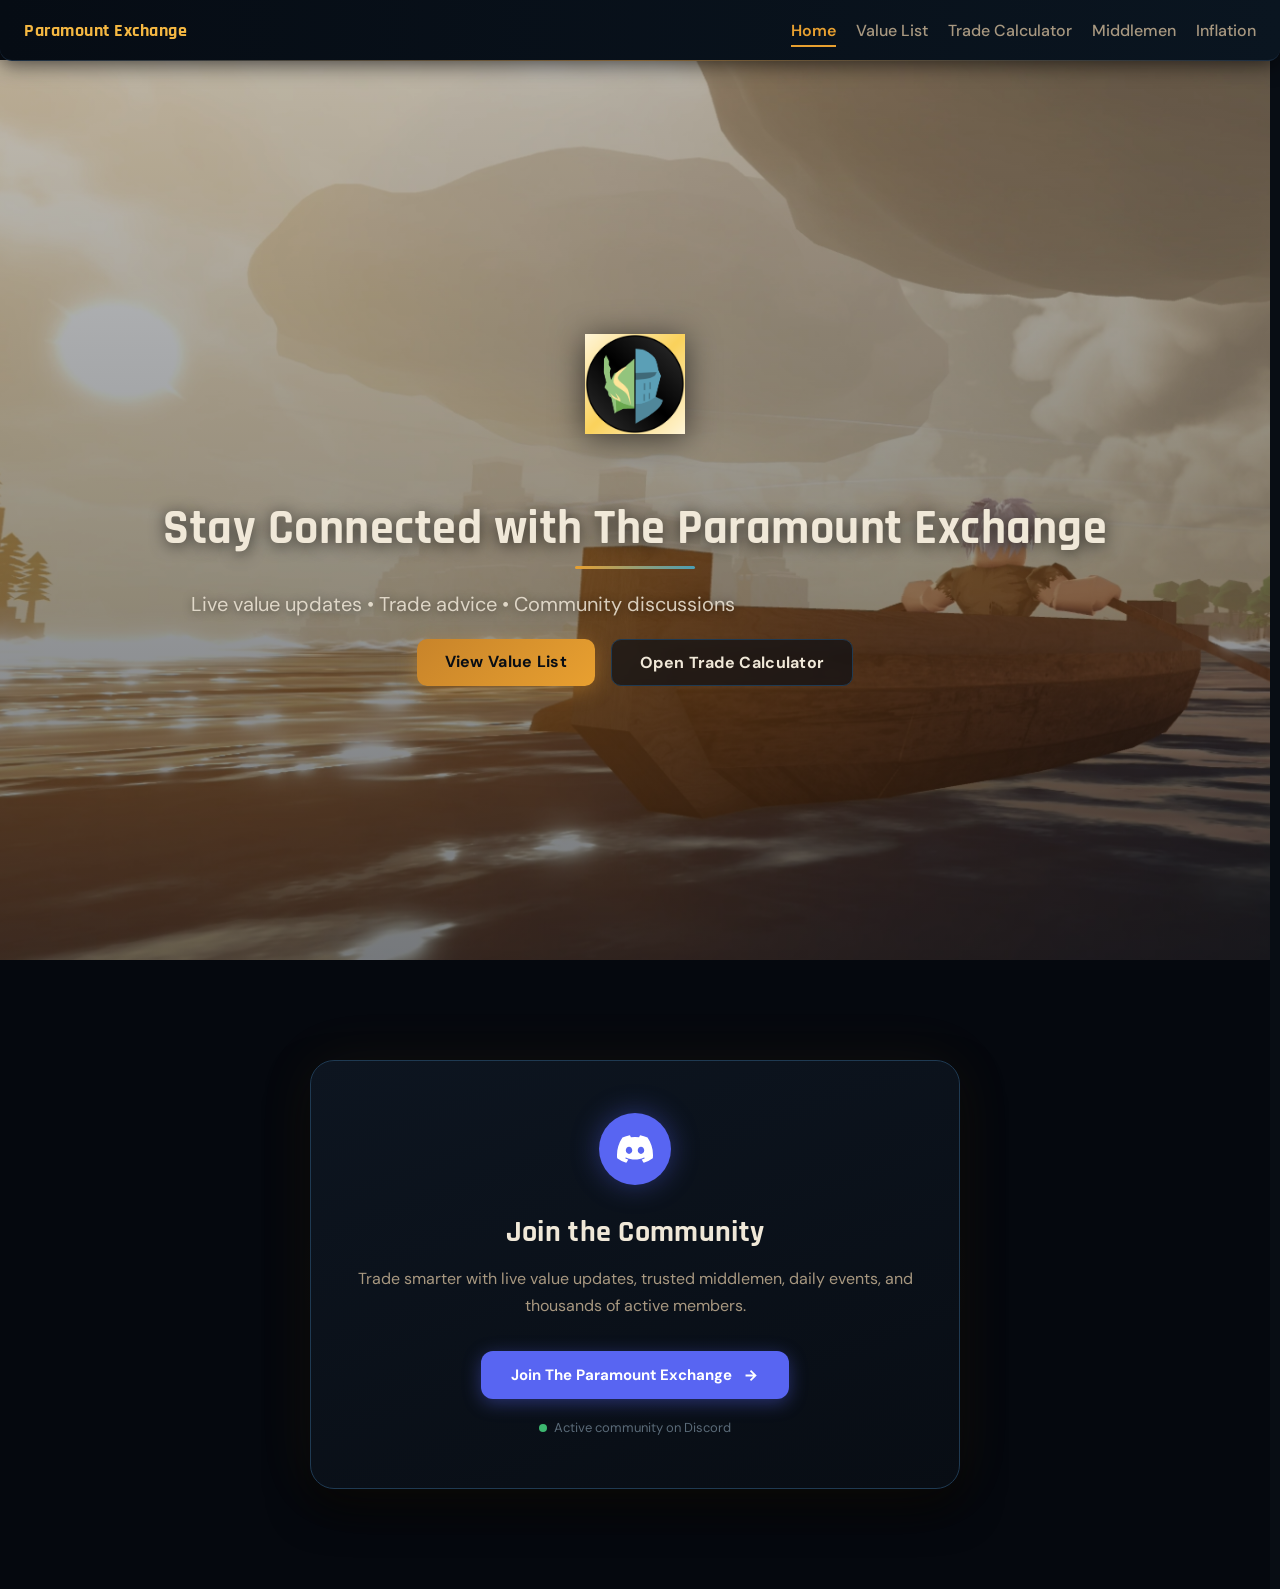
==== commit 0b33120b: "changed LC to paramount exchange fixes + removed services section" ====
--- a/index.html
+++ b/index.html
@@ -43,54 +43,6 @@
     </div>
   </section>
 
-  <!-- ===== COMMUNITY SERVICES ===== -->
-  <section class="services-section">
-    <h2>Community Services</h2>
-    <div class="services-grid">
-
-      <div class="service-item">
-        <div class="service-title">Luck Parties</div>
-        <div class="service-desc">Luck Parties for Sukens, Acrimonies, and other riches</div>
-      </div>
-
-      <div class="service-item">
-        <div class="service-title">Omen Raids</div>
-        <div class="service-desc">Organized Omen Raids</div>
-      </div>
-
-      <div class="service-item">
-        <div class="service-title">Epicenter Taxis</div>
-        <div class="service-desc">Fast and Efficient transportation</div>
-      </div>
-
-      <div class="service-item">
-        <div class="service-title">Hecate Services</div>
-        <div class="service-desc">Trusted Hecate Finders</div>
-      </div>
-
-      <div class="service-item">
-        <div class="service-title">Elysium</div>
-        <div class="service-desc">Daily Elysiums for PvP</div>
-      </div>
-
-      <div class="service-item">
-        <div class="service-title">Giveaways</div>
-        <div class="service-desc">Giveaways for Free Items</div>
-      </div>
-
-      <div class="service-item">
-        <div class="service-title">Middleman</div>
-        <div class="service-desc">Safe and Trusted Middleman to avoid Scams</div>
-      </div>
-
-      <div class="service-item">
-        <div class="service-title">Gilded Brewing</div>
-        <div class="service-desc">Special Brewing Services for Gilded Potions</div>
-      </div>
-
-    </div>
-  </section>
-
   <!-- ===== DISCORD CTA SECTION ===== -->
   <section class="discord-section">
     <div class="discord-inner">
@@ -103,7 +55,7 @@
       <h2 class="discord-heading">Join the Community</h2>
       <p class="discord-sub">Trade smarter with live value updates, trusted middlemen, daily events, and thousands of active members.</p>
       <a href="https://discord.gg/27jfx4G6ks" target="_blank" class="discord-cta-btn">
-        <span>Join Luck Central</span>
+        <span>Join The Paramount Exchange</span>
         <svg class="btn-arrow" viewBox="0 0 24 24" fill="none" stroke="currentColor" stroke-width="2.5">
           <path d="M5 12h14M12 5l7 7-7 7"/>
         </svg>
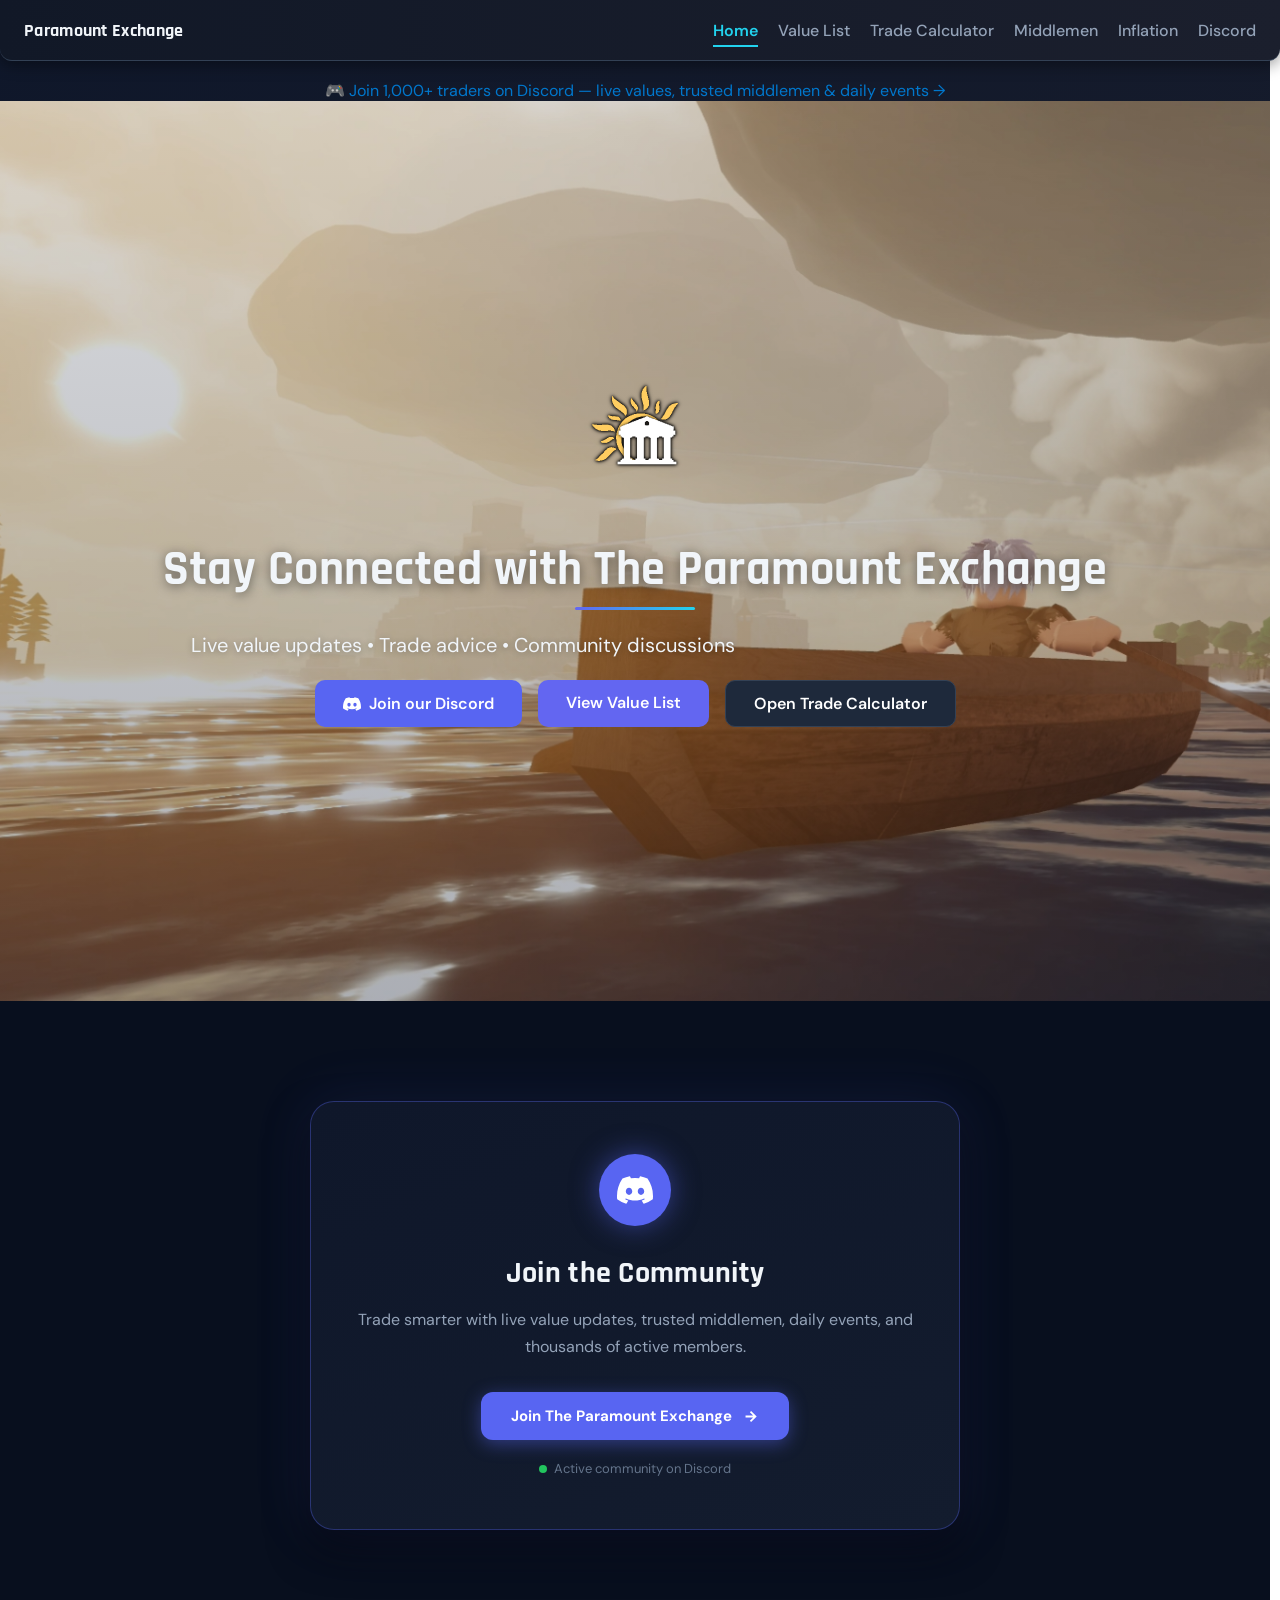
==== commit 3a956ecb: "Add top announcement bar and update hero buttons Added a top announcement bar with a Discord link an" ====
--- a/index.html
+++ b/index.html
@@ -12,6 +12,13 @@
 </head>
 <body>
 
+  <!-- ===== TOP ANNOUNCEMENT BAR ===== -->
+  <div class="top-announce-bar">
+    <a href="https://discord.gg/27jfx4G6ks" target="_blank">
+      🎮 Join 1,000+ traders on Discord — live values, trusted middlemen &amp; daily events →
+    </a>
+  </div>
+
   <!-- ===== TOP NAV ===== -->
   <div class="top-nav">
     <div class="nav-left">Paramount Exchange</div>
@@ -21,6 +28,7 @@
       <a href="Paramount-Trade-Calculator.html">Trade Calculator</a>
       <a href="Paramount-Middleman.html">Middlemen</a>
       <a href="Paramount-Inflation.html">Inflation</a>
+      <a href="https://discord.gg/27jfx4G6ks" target="_blank" class="nav-discord-btn">Discord</a>
     </div>
     <button class="nav-hamburger" id="navHamburger" aria-label="Menu">
       <span></span><span></span><span></span>
@@ -37,6 +45,12 @@
         Live value updates • Trade advice • Community discussions
       </p>
       <div class="hero-buttons">
+        <a href="https://discord.gg/27jfx4G6ks" target="_blank" class="hero-btn discord-hero-btn">
+          <svg class="btn-discord-icon" viewBox="0 0 24 24" xmlns="http://www.w3.org/2000/svg">
+            <path d="M20.317 4.37a19.791 19.791 0 0 0-4.885-1.515.074.074 0 0 0-.079.037c-.21.375-.444.864-.608 1.25a18.27 18.27 0 0 0-5.487 0 12.64 12.64 0 0 0-.617-1.25.077.077 0 0 0-.079-.037A19.736 19.736 0 0 0 3.677 4.37a.07.07 0 0 0-.032.027C.533 9.046-.32 13.58.099 18.057c.002.022.015.043.03.056a19.9 19.9 0 0 0 5.993 3.03.078.078 0 0 0 .084-.028c.462-.63.874-1.295 1.226-1.994a.076.076 0 0 0-.041-.106 13.107 13.107 0 0 1-1.872-.892.077.077 0 0 1-.008-.128 10.2 10.2 0 0 0 .372-.292.074.074 0 0 1 .077-.01c3.928 1.793 8.18 1.793 12.062 0a.074.074 0 0 1 .078.01c.12.098.246.198.373.292a.077.077 0 0 1-.006.127 12.299 12.299 0 0 1-1.873.892.077.077 0 0 0-.041.107c.36.698.772 1.362 1.225 1.993a.076.076 0 0 0 .084.028 19.839 19.839 0 0 0 6.002-3.03.077.077 0 0 0 .032-.054c.5-5.177-.838-9.674-3.549-13.66a.061.061 0 0 0-.031-.03zM8.02 15.33c-1.183 0-2.157-1.085-2.157-2.419 0-1.333.956-2.419 2.157-2.419 1.21 0 2.176 1.096 2.157 2.42 0 1.333-.956 2.418-2.157 2.418zm7.975 0c-1.183 0-2.157-1.085-2.157-2.419 0-1.333.955-2.419 2.157-2.419 1.21 0 2.176 1.096 2.157 2.42 0 1.333-.946 2.418-2.157 2.418z"/>
+          </svg>
+          <span>Join our Discord</span>
+        </a>
         <a href="Paramount-Exchange.html" class="hero-btn">View Value List</a>
         <a href="Paramount-Trade-Calculator.html" class="hero-btn secondary">Open Trade Calculator</a>
       </div>
--- a/style.css
+++ b/style.css
@@ -1,47 +1,7 @@
 /* ===== GOOGLE FONTS ===== */
+/* Rajdhani: sleek, refined display — used for headings & nav brand */
+/* DM Sans: clean, modern body font — replaces Inter */
 @import url("https://fonts.googleapis.com/css2?family=Rajdhani:wght@600;700&family=DM+Sans:ital,opsz,wght@0,9..40,400;0,9..40,500;0,9..40,600;1,9..40,400&display=swap");
-
-/* ===== COLOR TOKENS ===== */
-:root {
-  /* Backgrounds — deep ocean navy pulled from the banner's storm sky */
-  --bg-base:       #080d14;
-  --bg-deep:       #050a10;
-  --bg-card:       #0d1520;
-  --bg-card-hover: #111d2c;
-  --bg-elevated:   #132030;
-  --bg-input:      #06101a;
-
-  /* Borders */
-  --border-subtle:  #1a2d42;
-  --border-mid:     #1f3a52;
-  --border-accent:  #c8842a;
-
-  /* Primary accent — warm amber/gold from the banner's sunlight */
-  --gold:          #e8a030;
-  --gold-bright:   #f5b842;
-  --gold-dim:      #c8842a;
-  --gold-glow:     rgba(232, 160, 48, 0.35);
-  --gold-subtle:   rgba(232, 160, 48, 0.08);
-
-  /* Secondary accent — the teal from the knight helmet in the logo */
-  --teal:          #4a9eb5;
-  --teal-bright:   #5bbdd4;
-  --teal-dim:      #347a8e;
-
-  /* Text */
-  --text-primary:  #f0e8d8;
-  --text-secondary:#a89880;
-  --text-muted:    #5a6a78;
-
-  /* State colors */
-  --green:  #3db870;
-  --red:    #d94f4f;
-  --yellow: #e8c030;
-  --purple: #8b6fcf;
-
-  /* Nav height */
-  --nav-h: 60px;
-}
 
 /* ===== GLOBAL STYLES ===== */
 html {
@@ -51,11 +11,10 @@
 
 body {
   font-family: 'DM Sans', sans-serif;
-  color: var(--text-primary);
+  color: #e5e7eb;
   margin: 0;
-  padding-top: var(--nav-h);
+  padding-top: 60px;
   text-align: center;
-  background: var(--bg-base);
 }
 
 /* ===== HEADERS ===== */
@@ -67,7 +26,7 @@
   margin-bottom: 18px;
   font-size: 30px;
   font-weight: 700;
-  color: var(--text-primary);
+  color: #f1f5f9;
   text-align: center;
   letter-spacing: 0.5px;
   position: relative;
@@ -78,7 +37,7 @@
   display: block;
   width: 120px;
   height: 3px;
-  background: linear-gradient(90deg, var(--gold), var(--teal));
+  background: linear-gradient(90deg, #6366f1, #22d3ee);
   margin: 6px auto 0;
   border-radius: 3px;
 }
@@ -86,7 +45,7 @@
 /* ===== LINKS ===== */
 a {
   text-decoration: none;
-  color: var(--gold);
+  color: #0077cc;
   display: inline-block;
   margin-top: 20px;
 }
@@ -97,35 +56,24 @@
   top: 0;
   left: 0;
   right: 0;
-  background: linear-gradient(90deg, #060c14, #0a1520);
+  background: linear-gradient(90deg, #111827, #1b1f2d);
   display: flex;
   align-items: center;
   justify-content: space-between;
   padding: 0 24px;
-  height: var(--nav-h);
-  border-bottom: 1px solid var(--border-subtle);
+  height: 60px;
+  border-bottom: 1px solid #334155;
   z-index: 3000;
-  box-shadow: 0 4px 20px rgba(0,0,0,0.6);
+  box-shadow: 0 4px 15px rgba(0,0,0,0.4);
   border-radius: 0 0 12px 12px;
-}
-
-.top-nav::after {
-  content: '';
-  position: absolute;
-  bottom: -1px;
-  left: 0; right: 0;
-  height: 1px;
-  background: linear-gradient(90deg, transparent, var(--gold-dim), transparent);
-  opacity: 0.6;
-  pointer-events: none;
 }
 
 .nav-left {
   font-family: 'Rajdhani', sans-serif;
   font-weight: 700;
   font-size: 18px;
-  color: var(--gold-bright);
-  letter-spacing: 0.5px;
+  color: #f1f5f9;
+  letter-spacing: 0.3px;
 }
 
 .nav-links {
@@ -136,19 +84,19 @@
 .nav-links a {
   font-family: 'DM Sans', sans-serif;
   text-decoration: none;
-  color: var(--text-secondary);
+  color: #94a3b8;
   font-weight: 500;
   transition: color 0.2s ease, transform 0.1s;
   margin-top: 0;
 }
 
 .nav-links a:hover {
-  color: var(--gold-bright);
+  color: #6366f1;
   transform: translateY(-2px);
 }
 
 .nav-links a.active {
-  color: var(--gold);
+  color: #22d3ee;
   font-weight: 600;
   position: relative;
 }
@@ -160,17 +108,16 @@
   bottom: -6px;
   width: 100%;
   height: 2px;
-  background: var(--gold);
+  background: #22d3ee;
 }
 
 /* ===== PANELS / CARDS ===== */
 .panel {
-  background: linear-gradient(180deg, var(--bg-card), var(--bg-deep));
-  border: 1px solid var(--border-subtle);
+  background: linear-gradient(180deg, #1e293b, #1b1f2d);
   border-radius: 12px;
   padding: 16px;
   margin-bottom: 18px;
-  box-shadow: 0 4px 16px rgba(0,0,0,0.4);
+  box-shadow: 0 4px 12px rgba(0,0,0,0.25);
   position: relative;
   text-align: left;
 }
@@ -190,9 +137,9 @@
 
 input,
 button {
-  background: var(--bg-elevated);
-  color: var(--text-primary);
-  border: 1px solid var(--border-mid);
+  background: #1e293b;
+  color: #f1f5f9;
+  border: 1px solid #334155;
   border-radius: 8px;
   padding: 8px 12px;
   font-size: 14px;
@@ -204,21 +151,13 @@
   cursor: text;
 }
 
-input:focus {
-  outline: none;
-  border-color: var(--gold-dim);
-  box-shadow: 0 0 0 1px var(--gold-dim);
-}
-
 button:hover {
-  background: var(--bg-card-hover);
-  border-color: var(--gold-dim);
+  background-color: #273449;
 }
 
 button.active {
-  border-color: var(--gold);
-  color: var(--gold);
-  background: var(--gold-subtle);
+  border-color: #3b82f6;
+  color: #3b82f6;
 }
 
 /* ===== DROPDOWN ===== */
@@ -240,8 +179,8 @@
   top: 50%;
   width: 8px;
   height: 8px;
-  border-right: 2px solid var(--text-secondary);
-  border-bottom: 2px solid var(--text-secondary);
+  border-right: 2px solid #94a3b8;
+  border-bottom: 2px solid #94a3b8;
   transform: translateY(-60%) rotate(45deg);
   transition: transform 0.25s ease;
   pointer-events: none;
@@ -257,8 +196,8 @@
   top: calc(100% + 6px);
   left: 0;
   right: 0;
-  background: var(--bg-deep);
-  border: 1px solid var(--border-mid);
+  background: #0f172a;
+  border: 1px solid #334155;
   border-radius: 10px;
   padding: 6px;
   opacity: 0;
@@ -278,12 +217,10 @@
   padding: 6px 8px;
   border-radius: 6px;
   cursor: pointer;
-  color: var(--text-secondary);
 }
 
 .dropdown-menu label:hover {
-  background: var(--bg-elevated);
-  color: var(--text-primary);
+  background: #273449;
 }
 
 /* ===== LISTS ===== */
@@ -299,13 +236,13 @@
   justify-content: space-between;
   padding: 10px;
   border-radius: 6px;
-  background: var(--bg-card);
+  background: #1e293b;
   transition: transform 0.1s, box-shadow 0.15s;
 }
 
 .list-item:hover {
   transform: translateY(-1px);
-  box-shadow: 0 0 10px var(--gold-glow);
+  box-shadow: 0 0 8px #6366f1;
 }
 
 .list-item img {
@@ -317,8 +254,7 @@
 
 /* ===== TABLE ===== */
 .table-wrapper {
-  background: linear-gradient(180deg, var(--bg-card), var(--bg-deep));
-  border: 1px solid var(--border-subtle);
+  background-color: #1e293b;
   border-radius: 12px;
   padding: 12px;
 }
@@ -326,33 +262,30 @@
 table {
   width: 100%;
   border-collapse: separate;
-  border-spacing: 0 8px;
+  border-spacing: 0 10px;
 }
 
 thead th {
   position: sticky;
   top: 60px;
   z-index: 10;
-  background: var(--bg-elevated);
+  background: #334155;
   padding: 10px;
   font-family: 'DM Sans', sans-serif;
   font-weight: 600;
-  color: var(--text-secondary);
-  border-bottom: 1px solid var(--border-mid);
 }
 
 tbody tr {
-  background: var(--bg-card);
-  transition: background 0.2s ease, box-shadow 0.2s ease;
+  background: #1e293b;
+  transition: background 0.2s ease;
 }
 
 tbody tr:nth-child(even) {
-  background: linear-gradient(90deg, var(--bg-card), var(--bg-elevated));
+  background: #273449;
 }
 
 tbody tr:hover {
-  background: var(--bg-card-hover);
-  box-shadow: inset 0 0 0 1px var(--border-accent), 0 2px 12px rgba(232,160,48,0.08);
+  background: #334155;
 }
 
 td {
@@ -393,16 +326,16 @@
   padding: 10px;
   font-size: 1em;
   border-radius: 10px;
-  border: 1px solid var(--border-mid);
-  background: var(--bg-input);
-  color: var(--text-primary);
+  border: 1px solid #334155;
+  background: #020617;
+  color: #e5e7eb;
   text-align: center;
 }
 
 .galleon-box input:focus {
   outline: none;
-  border-color: var(--gold-dim);
-  box-shadow: 0 0 0 1px var(--gold-dim);
+  border-color: #6366f1;
+  box-shadow: 0 0 0 1px #6366f1;
 }
 
 /* ===== BADGES ===== */
@@ -414,17 +347,16 @@
   font-family: 'DM Sans', sans-serif;
 }
 
-.Common    { background: #1e2a38; color: #7a8fa8; }
-.Uncommon  { background: #261e0c; color: var(--gold-bright); border: 1px solid var(--gold-dim); }
-.Rare      { background: #0f1e3a; color: #7aabf0; }
-.Limited   { background: #1e1030; color: #c07ef5; }
-.Mystic    { background: #2a0a12; color: #f07090; }
-.Legendary { background: #0d2018; color: var(--green); }
+.Common    { background: #475569; }
+.Uncommon  { background: #eab308; color: #0f172a; }
+.Rare      { background: #6366f1; }
+.Limited   { background: #a855f7; }
+.Mystic    { background: #f43f5e; }
+.Legendary { background: #22c55e; color: #0f172a; }
 
 /* ===== BOOKMARKS ===== */
 .bookmark-panel {
-  background: linear-gradient(180deg, var(--bg-card), var(--bg-deep));
-  border: 1px solid var(--border-subtle);
+  background: #1e293b;
   border-radius: 12px;
   padding: 12px;
   margin-bottom: 18px;
@@ -435,17 +367,14 @@
   justify-content: space-between;
   align-items: center;
   padding: 8px 10px;
-  background: var(--bg-elevated);
-  border: 1px solid var(--border-subtle);
+  background: #273449;
   border-radius: 8px;
   margin-bottom: 6px;
   cursor: pointer;
-  transition: border-color 0.2s, background 0.2s;
 }
 
 .bookmark-item:hover {
-  background: var(--bg-card-hover);
-  border-color: var(--gold-dim);
+  background: #334155;
 }
 
 .bookmark-name-pill {
@@ -455,12 +384,12 @@
   font-weight: 600;
 }
 
-.bookmark-name-pill.Common    { background: #1e2a38; color: #7a8fa8; }
-.bookmark-name-pill.Uncommon  { background: #261e0c; color: var(--gold-bright); }
-.bookmark-name-pill.Rare      { background: #0f1e3a; color: #7aabf0; }
-.bookmark-name-pill.Limited   { background: #1e1030; color: #c07ef5; }
-.bookmark-name-pill.Mystic    { background: #2a0a12; color: #f07090; }
-.bookmark-name-pill.Legendary { background: #0d2018; color: var(--green); }
+.bookmark-name-pill.Common    { background: #475569; }
+.bookmark-name-pill.Uncommon  { background: #eab308; color: #0f172a; }
+.bookmark-name-pill.Rare      { background: #6366f1; }
+.bookmark-name-pill.Limited   { background: #a855f7; }
+.bookmark-name-pill.Mystic    { background: #f43f5e; }
+.bookmark-name-pill.Legendary { background: #22c55e; color: #0f172a; }
 
 /* ===== MODAL ===== */
 #chartModal {
@@ -471,7 +400,7 @@
   justify-content: center;
   position: fixed;
   inset: 0;
-  background: rgba(0,0,0,.75);
+  background: rgba(0,0,0,.6);
   z-index: 2000;
 }
 
@@ -492,7 +421,7 @@
   display: block;
   width: 22px;
   height: 2px;
-  background: var(--text-primary);
+  background: #f1f5f9;
   border-radius: 2px;
   transition: all 0.3s ease;
 }
@@ -524,12 +453,12 @@
     top: 60px;
     left: 0;
     right: 0;
-    background: linear-gradient(180deg, #060c14, #0a1520);
+    background: linear-gradient(180deg, #111827, #1b1f2d);
     flex-direction: column;
     gap: 0;
     padding: 8px 0;
-    border-bottom: 1px solid var(--border-subtle);
-    box-shadow: 0 8px 20px rgba(0,0,0,0.6);
+    border-bottom: 1px solid #334155;
+    box-shadow: 0 8px 20px rgba(0,0,0,0.4);
     z-index: 2999;
   }
 
@@ -539,7 +468,7 @@
 
   .nav-links a {
     padding: 12px 24px;
-    border-bottom: 1px solid var(--border-subtle);
+    border-bottom: 1px solid #1e293b;
     font-size: 15px;
   }
 
@@ -561,16 +490,11 @@
   display: flex;
   align-items: center;
   justify-content: center;
-  color: var(--text-muted);
-  transition: color 0.2s;
-}
-
-.bookmark-btn:hover {
-  color: var(--gold-dim);
+  color: #64748b;
 }
 
 .bookmark-btn.active {
-  color: var(--gold);
+  color: #399bbe;
 }
 
 .bookmark-btn svg {
@@ -585,7 +509,7 @@
   position: relative;
   padding-right: 24px;
   transition: color 0.2s ease;
-  color: var(--text-secondary);
+  color: #94a3b8;
 }
 
 .sort-btn::after {
@@ -597,18 +521,14 @@
   height: 0;
   border-left: 5px solid transparent;
   border-right: 5px solid transparent;
-  border-bottom: 6px solid var(--text-muted);
+  border-bottom: 6px solid #64748b;
   transform: translateY(-50%) rotate(0deg);
   transition: transform 0.3s ease, border-color 0.2s ease;
   pointer-events: none;
 }
 
-.sort-btn.active {
-  color: var(--gold);
-}
-
 .sort-btn.active::after {
-  border-bottom-color: var(--gold-dim);
+  border-bottom-color: #506bc7;
 }
 
 .sort-btn.desc::after {
@@ -627,7 +547,7 @@
   justify-content: center;
   align-items: center;
   text-align: center;
-  color: var(--text-primary);
+  color: #f1f5f9;
   overflow: hidden;
 }
 
@@ -636,8 +556,8 @@
   inset: 0;
   background: linear-gradient(
     to bottom,
-    rgba(5,10,16,0.25),
-    rgba(5,10,16,0.55)
+    rgba(15,23,42,0.15),
+    rgba(15,23,42,0.35)
   );
   z-index: 0;
   pointer-events: none;
@@ -647,21 +567,16 @@
   font-family: 'Rajdhani', sans-serif;
   font-size: 48px;
   margin-bottom: 16px;
-  text-shadow: 0 2px 16px rgba(0,0,0,0.7);
-  color: var(--text-primary);
-}
-
-.hero h1::after {
-  background: linear-gradient(90deg, var(--gold), var(--teal));
+  text-shadow: 0 2px 12px rgba(0,0,0,0.5);
 }
 
 .hero-sub {
   font-size: 20px;
   max-width: 600px;
   line-height: 1.5;
-  text-shadow: 0 1px 8px rgba(0,0,0,0.5);
+  text-shadow: 0 1px 6px rgba(0,0,0,0.3);
   font-family: 'DM Sans', sans-serif;
-  color: rgba(240, 232, 216, 0.85);
+  text-align: center;
 }
 
 .hero-buttons {
@@ -672,38 +587,29 @@
 }
 
 .hero-btn {
-  background: linear-gradient(135deg, var(--gold-dim), var(--gold));
-  color: #080d14;
+  background: #6366f1;
+  color: white;
   padding: 12px 28px;
   border-radius: 10px;
   text-decoration: none;
   font-family: 'DM Sans', sans-serif;
-  font-weight: 700;
+  font-weight: 600;
   transition: all 0.25s ease;
   margin-top: 0;
-  box-shadow: 0 4px 20px var(--gold-glow);
-  letter-spacing: 0.3px;
 }
 
 .hero-btn:hover {
   transform: translateY(-3px);
-  box-shadow: 0 8px 28px rgba(232,160,48,0.55);
-  background: linear-gradient(135deg, var(--gold), var(--gold-bright));
-  color: #080d14;
+  box-shadow: 0 6px 20px rgba(99,102,241,0.4);
 }
 
 .hero-btn.secondary {
-  background: rgba(8,13,20,0.65);
-  border: 1px solid var(--border-mid);
-  color: var(--text-primary);
-  box-shadow: none;
-  backdrop-filter: blur(4px);
+  background: #1e293b;
+  border: 1px solid #334155;
 }
 
 .hero-btn.secondary:hover {
-  background: rgba(19,32,48,0.85);
-  border-color: var(--gold-dim);
-  color: var(--gold-bright);
+  background: #273449;
 }
 
 .hero-content {
@@ -714,10 +620,9 @@
 /* ===== SERVICES SECTION ===== */
 .services-section {
   padding: 100px 20px;
-  background: linear-gradient(180deg, #0a1218, #080d14);
-  border-top: 1px solid var(--border-subtle);
-  border-bottom: 1px solid var(--border-subtle);
-  position: relative;
+  background: linear-gradient(180deg, #111827, #0f172a);
+  border-top: 1px solid #334155;
+  border-bottom: 1px solid #334155;
 }
 
 .services-section h2 {
@@ -725,7 +630,6 @@
   font-size: 32px;
   margin-bottom: 60px;
   letter-spacing: 1px;
-  color: var(--text-primary);
 }
 
 .services-grid {
@@ -738,8 +642,8 @@
 
 /* ===== SERVICE CARD ===== */
 .service-item {
-  background: linear-gradient(145deg, var(--bg-card), #0a111c);
-  border: 1px solid var(--border-subtle);
+  background: linear-gradient(145deg, #1e293b, #162133);
+  border: 1px solid #2a3648;
   border-radius: 16px;
   padding: 26px 22px;
   position: relative;
@@ -761,15 +665,15 @@
 
 .service-item.card-visible:hover {
   transform: translateY(-6px);
-  border-color: var(--gold-dim);
-  box-shadow: 0 12px 32px rgba(232,160,48,0.18);
+  border-color: #5865F2;
+  box-shadow: 0 12px 28px rgba(88,101,242,0.25);
 }
 
 .service-title {
   font-family: 'Rajdhani', sans-serif;
   font-size: 20px;
   font-weight: 700;
-  color: var(--text-primary);
+  color: #ffffff;
   margin-bottom: 8px;
   position: relative;
   z-index: 1;
@@ -779,7 +683,7 @@
   font-family: 'DM Sans', sans-serif;
   font-size: 15px;
   font-weight: 400;
-  color: var(--text-secondary);
+  color: #9ca3af;
   line-height: 1.6;
   position: relative;
   z-index: 1;
@@ -789,7 +693,7 @@
   content: "";
   position: absolute;
   inset: 0;
-  background: linear-gradient(120deg, var(--gold-dim), var(--teal));
+  background: linear-gradient(120deg, #5865F2, #22d3ee);
   opacity: 0;
   transition: opacity 0.3s ease;
 }
@@ -800,7 +704,7 @@
 }
 
 .service-item.card-visible:hover::before {
-  opacity: 0.07;
+  opacity: 0.08;
 }
 
 /* ===== DISCORD CTA SECTION ===== */
@@ -811,29 +715,34 @@
   justify-content: center;
   align-items: center;
   overflow: hidden;
-  background: #05080e;
-}
-
-.discord-section::before {
+  background: #080f1e;
+}
+
+.discord-inner {
+  position: relative;
+  z-index: 2;
+  max-width: 560px;
+  background: linear-gradient(160deg, #0f172a, #131c2e);
+  border: 1px solid rgba(88,101,242,0.35);
+  border-radius: 24px;
+  padding: 52px 44px;
+  box-shadow: 0 0 60px rgba(88,101,242,0.12), 0 20px 40px rgba(0,0,0,0.5);
+  text-align: center;
+}
+
+.discord-inner::before {
   content: '';
   position: absolute;
-  top: 50%; left: 50%;
-  transform: translate(-50%, -50%);
-  width: 700px; height: 400px;
-  background: radial-gradient(ellipse, rgba(232,160,48,0.05) 0%, transparent 70%);
-  pointer-events: none;
-}
-
-.discord-inner {
-  position: relative;
-  z-index: 2;
-  max-width: 560px;
-  background: linear-gradient(160deg, var(--bg-card), #080d14);
-  border: 1px solid var(--border-mid);
+  inset: -1px;
   border-radius: 24px;
-  padding: 52px 44px;
-  box-shadow: 0 0 60px rgba(232,160,48,0.07), 0 20px 40px rgba(0,0,0,0.6);
-  text-align: center;
+  background: linear-gradient(135deg, rgba(88,101,242,0.6), transparent 40%, rgba(34,211,238,0.4) 80%, transparent);
+  z-index: -1;
+  opacity: 0;
+  transition: opacity 0.4s ease;
+}
+
+.discord-inner:hover::before {
+  opacity: 0;
 }
 
 .discord-icon-wrap {
@@ -845,13 +754,13 @@
   align-items: center;
   justify-content: center;
   margin: 0 auto 28px;
-  box-shadow: 0 0 28px rgba(88,101,242,0.4);
+  box-shadow: 0 0 28px rgba(88,101,242,0.5);
   animation: discord-icon-float 3s ease-in-out infinite;
 }
 
 @keyframes discord-icon-float {
-  0%, 100% { transform: translateY(0);    box-shadow: 0 0 28px rgba(88,101,242,0.4); }
-  50%       { transform: translateY(-6px); box-shadow: 0 10px 32px rgba(88,101,242,0.6); }
+  0%, 100% { transform: translateY(0);    box-shadow: 0 0 28px rgba(88,101,242,0.5); }
+  50%       { transform: translateY(-6px); box-shadow: 0 10px 32px rgba(88,101,242,0.7); }
 }
 
 .discord-logo-svg {
@@ -864,17 +773,19 @@
   font-family: 'Rajdhani', sans-serif;
   font-size: 30px;
   font-weight: 700;
-  color: var(--text-primary);
+  color: #f1f5f9;
   margin: 0 0 14px;
   letter-spacing: 0.3px;
 }
 
-.discord-heading::after { display: none; }
+.discord-heading::after {
+  display: none;
+}
 
 .discord-sub {
   font-family: 'DM Sans', sans-serif;
   font-size: 16px;
-  color: var(--text-secondary);
+  color: #94a3b8;
   line-height: 1.7;
   margin: 0 0 32px;
 }
@@ -892,7 +803,7 @@
   border-radius: 12px;
   text-decoration: none;
   transition: all 0.25s ease;
-  box-shadow: 0 4px 18px rgba(88,101,242,0.4);
+  box-shadow: 0 4px 18px rgba(88,101,242,0.45);
   margin-top: 0;
   position: relative;
   overflow: hidden;
@@ -909,12 +820,14 @@
   transition: left 0.5s ease;
 }
 
-.discord-cta-btn:hover::after { left: 140%; }
+.discord-cta-btn:hover::after {
+  left: 140%;
+}
 
 .discord-cta-btn:hover {
   background: #4752c4;
   transform: translateY(-3px) scale(1.02);
-  box-shadow: 0 8px 28px rgba(88,101,242,0.6);
+  box-shadow: 0 8px 28px rgba(88,101,242,0.65);
 }
 
 .btn-arrow {
@@ -924,12 +837,14 @@
   flex-shrink: 0;
 }
 
-.discord-cta-btn:hover .btn-arrow { transform: translateX(4px); }
+.discord-cta-btn:hover .btn-arrow {
+  transform: translateX(4px);
+}
 
 .discord-member-count {
   font-family: 'DM Sans', sans-serif;
   font-size: 13px;
-  color: var(--text-muted);
+  color: #64748b;
   margin: 20px 0 0;
   display: flex;
   align-items: center;
@@ -942,15 +857,15 @@
   width: 8px;
   height: 8px;
   border-radius: 50%;
-  background: var(--green);
-  box-shadow: 0 0 0 0 rgba(61,184,112,0.5);
+  background: #22c55e;
+  box-shadow: 0 0 0 0 rgba(34,197,94,0.5);
   animation: pulse-green 2s ease-out infinite;
 }
 
 @keyframes pulse-green {
-  0%   { box-shadow: 0 0 0 0 rgba(61,184,112,0.5); }
-  70%  { box-shadow: 0 0 0 7px rgba(61,184,112,0); }
-  100% { box-shadow: 0 0 0 0 rgba(61,184,112,0); }
+  0%   { box-shadow: 0 0 0 0 rgba(34,197,94,0.5); }
+  70%  { box-shadow: 0 0 0 7px rgba(34,197,94,0); }
+  100% { box-shadow: 0 0 0 0 rgba(34,197,94,0); }
 }
 
 /* ===== MIDDLEMAN PAGE ===== */
@@ -963,7 +878,7 @@
   font-family: 'Rajdhani', sans-serif;
   font-size: clamp(28px, 4vw, 48px);
   font-weight: 700;
-  color: var(--text-primary);
+  color: #f1f5f9;
   margin: 0 0 12px;
   letter-spacing: 0.5px;
 }
@@ -973,14 +888,14 @@
   display: block;
   width: 120px;
   height: 3px;
-  background: linear-gradient(90deg, var(--gold), var(--teal));
+  background: linear-gradient(90deg, #6366f1, #22d3ee);
   margin: 8px auto 0;
   border-radius: 3px;
 }
 
 .page-header p {
   font-size: 16px;
-  color: var(--text-secondary);
+  color: #94a3b8;
   max-width: 560px;
   margin: 16px auto 0;
   line-height: 1.7;
@@ -998,9 +913,9 @@
 
 .filter-btn,
 .range-btn {
-  background: var(--bg-elevated);
-  color: var(--text-secondary);
-  border: 1px solid var(--border-mid);
+  background: #1e293b;
+  color: #94a3b8;
+  border: 1px solid #334155;
   border-radius: 999px;
   padding: 7px 18px;
   font-family: 'DM Sans', sans-serif;
@@ -1012,17 +927,16 @@
 
 .filter-btn:hover,
 .range-btn:hover {
-  border-color: var(--gold-dim);
-  color: var(--text-primary);
-  background: var(--bg-card-hover);
+  border-color: #6366f1;
+  color: #f1f5f9;
+  background: #1e293b;
 }
 
 .filter-btn.active,
 .range-btn.active {
-  background: linear-gradient(135deg, var(--gold-dim), var(--gold));
-  border-color: var(--gold);
-  color: #080d14;
-  font-weight: 700;
+  background: #6366f1;
+  border-color: #6366f1;
+  color: white;
 }
 
 /* ===== MIDDLEMAN GRID ===== */
@@ -1037,8 +951,8 @@
 
 /* ===== MIDDLEMAN CARD ===== */
 .mm-card {
-  background: linear-gradient(160deg, var(--bg-card), #08111c);
-  border: 1px solid var(--border-subtle);
+  background: linear-gradient(160deg, #1e293b, #131c2e);
+  border: 1px solid #2a3648;
   border-radius: 20px;
   padding: 28px 24px;
   position: relative;
@@ -1056,17 +970,19 @@
 
 .mm-card.card-visible:hover {
   transform: translateY(-5px);
-  border-color: var(--gold-dim);
-  box-shadow: 0 16px 40px rgba(232,160,48,0.14);
+  border-color: #6366f1;
+  box-shadow: 0 16px 40px rgba(99,102,241,0.2);
 }
 
 .mm-card::before {
   content: '';
   position: absolute;
-  top: -40px; right: -40px;
-  width: 120px; height: 120px;
+  top: -40px;
+  right: -40px;
+  width: 120px;
+  height: 120px;
   border-radius: 50%;
-  background: radial-gradient(circle, rgba(232,160,48,0.08), transparent 70%);
+  background: radial-gradient(circle, rgba(99,102,241,0.12), transparent 70%);
   pointer-events: none;
 }
 
@@ -1087,21 +1003,23 @@
   height: 64px;
   border-radius: 50%;
   object-fit: cover;
-  border: 2px solid var(--border-mid);
-  background: var(--bg-base);
+  border: 2px solid #334155;
+  background: #0f172a;
 }
 
 .status-dot {
   position: absolute;
-  bottom: 2px; right: 2px;
-  width: 13px; height: 13px;
+  bottom: 2px;
+  right: 2px;
+  width: 13px;
+  height: 13px;
   border-radius: 50%;
-  border: 2px solid #08111c;
-}
-
-.status-dot.online  { background: var(--green); }
-.status-dot.busy    { background: var(--yellow); }
-.status-dot.offline { background: var(--text-muted); }
+  border: 2px solid #131c2e;
+}
+
+.status-dot.online  { background: #22c55e; }
+.status-dot.busy    { background: #f59e0b; }
+.status-dot.offline { background: #64748b; }
 
 .card-identity {
   flex: 1;
@@ -1113,7 +1031,7 @@
   font-family: 'Rajdhani', sans-serif;
   font-size: 20px;
   font-weight: 700;
-  color: var(--text-primary);
+  color: #f1f5f9;
   display: flex;
   align-items: center;
   gap: 7px;
@@ -1124,20 +1042,22 @@
   display: inline-flex;
   align-items: center;
   justify-content: center;
-  width: 18px; height: 18px;
-  background: var(--gold);
+  width: 18px;
+  height: 18px;
+  background: #6366f1;
   border-radius: 50%;
   flex-shrink: 0;
 }
 
 .verified-badge svg {
-  width: 11px; height: 11px;
-  fill: #080d14;
+  width: 11px;
+  height: 11px;
+  fill: white;
 }
 
 .discord-tag {
   font-size: 13px;
-  color: var(--text-muted);
+  color: #7c8fa8;
   margin-top: 3px;
   display: flex;
   align-items: center;
@@ -1145,27 +1065,28 @@
 }
 
 .discord-tag svg {
-  width: 13px; height: 13px;
+  width: 13px;
+  height: 13px;
   fill: #5865F2;
   flex-shrink: 0;
 }
 
 .copy-btn {
   cursor: pointer;
-  color: var(--text-muted);
+  color: #475569;
   display: inline-flex;
   align-items: center;
   margin-left: 2px;
   transition: color 0.2s ease;
 }
 
-.copy-btn:hover { color: var(--gold); }
+.copy-btn:hover { color: #6366f1; }
 .copy-btn svg   { width: 12px; height: 12px; }
-.copy-btn.copied { color: var(--green); }
+.copy-btn.copied { color: #22c55e; }
 
 .card-bio {
   font-size: 14px;
-  color: var(--text-secondary);
+  color: #94a3b8;
   line-height: 1.65;
   margin-bottom: 18px;
   min-height: 42px;
@@ -1184,22 +1105,22 @@
   font-size: 12px;
   font-weight: 600;
   font-family: 'DM Sans', sans-serif;
-  background: rgba(74,158,181,0.1);
-  color: var(--teal);
-  border: 1px solid rgba(74,158,181,0.22);
+  background: #1e3a5f;
+  color: #7dd3fc;
+  border: 1px solid #1e4976;
 }
 
 .tag.specialty {
-  background: rgba(232,160,48,0.1);
-  color: var(--gold);
-  border-color: rgba(232,160,48,0.25);
+  background: #2d1b69;
+  color: #a78bfa;
+  border-color: #3d2080;
 }
 
 .card-stats {
   display: flex;
   gap: 16px;
   padding-top: 16px;
-  border-top: 1px solid var(--border-subtle);
+  border-top: 1px solid #1e293b;
 }
 
 .stat {
@@ -1213,13 +1134,13 @@
   font-family: 'Rajdhani', sans-serif;
   font-size: 22px;
   font-weight: 700;
-  color: var(--text-primary);
+  color: #f1f5f9;
   line-height: 1;
 }
 
 .stat-label {
   font-size: 11px;
-  color: var(--text-muted);
+  color: #64748b;
   margin-top: 3px;
   text-transform: uppercase;
   letter-spacing: 0.5px;
@@ -1227,7 +1148,7 @@
 
 .stat-divider {
   width: 1px;
-  background: var(--border-subtle);
+  background: #1e293b;
   align-self: stretch;
 }
 
@@ -1239,9 +1160,9 @@
   gap: 5px;
 }
 
-.status-label.online  { color: var(--green); }
-.status-label.busy    { color: var(--yellow); }
-.status-label.offline { color: var(--text-muted); }
+.status-label.online  { color: #22c55e; }
+.status-label.busy    { color: #f59e0b; }
+.status-label.offline { color: #64748b; }
 
 /* ===== HOW IT WORKS ===== */
 .how-it-works {
@@ -1254,24 +1175,18 @@
 }
 
 .hiw-step {
-  background: linear-gradient(145deg, var(--bg-card), #0a111c);
-  border: 1px solid var(--border-subtle);
+  background: linear-gradient(145deg, #1e293b, #162133);
+  border: 1px solid #2a3648;
   border-radius: 14px;
   padding: 22px 20px;
   text-align: center;
-  transition: border-color 0.2s, box-shadow 0.2s;
-}
-
-.hiw-step:hover {
-  border-color: var(--gold-dim);
-  box-shadow: 0 4px 20px rgba(232,160,48,0.1);
 }
 
 .hiw-num {
   font-family: 'Rajdhani', sans-serif;
   font-size: 32px;
   font-weight: 700;
-  color: var(--gold);
+  color: #6366f1;
   line-height: 1;
   margin-bottom: 8px;
 }
@@ -1280,13 +1195,13 @@
   font-family: 'Rajdhani', sans-serif;
   font-size: 16px;
   font-weight: 700;
-  color: var(--text-primary);
+  color: #f1f5f9;
   margin-bottom: 6px;
 }
 
 .hiw-desc {
   font-size: 13px;
-  color: var(--text-muted);
+  color: #64748b;
   line-height: 1.6;
 }
 
@@ -1295,7 +1210,7 @@
   position: fixed;
   inset: 0;
   z-index: 99999;
-  background: rgba(0,0,0,0.8);
+  background: rgba(0,0,0,0.75);
   backdrop-filter: blur(6px);
   display: flex;
   align-items: center;
@@ -1304,22 +1219,25 @@
 }
 
 .warning-box {
-  background: linear-gradient(160deg, var(--bg-card), #080d14);
-  border: 1px solid var(--red);
+  background: linear-gradient(160deg, #1e293b, #131c2e);
+  border: 1px solid #ef4444;
   border-radius: 20px;
   max-width: 480px;
   width: 100%;
   padding: 36px 32px;
   text-align: center;
-  box-shadow: 0 0 60px rgba(217,79,79,0.18);
-}
-
-.warning-icon { font-size: 40px; margin-bottom: 16px; }
+  box-shadow: 0 0 60px rgba(239,68,68,0.2);
+}
+
+.warning-icon {
+  font-size: 40px;
+  margin-bottom: 16px;
+}
 
 .warning-box h2 {
   font-family: 'Rajdhani', sans-serif;
   font-size: 24px;
-  color: var(--red);
+  color: #ef4444;
   margin: 0 0 12px;
 }
 
@@ -1328,16 +1246,20 @@
 .warning-box p {
   font-family: 'DM Sans', sans-serif;
   font-size: 14px;
-  color: var(--text-secondary);
+  color: #94a3b8;
   line-height: 1.7;
   margin: 0 0 16px;
 }
 
-.warning-box p strong { color: var(--text-primary); }
-.warning-note { font-size: 13px !important; color: var(--text-muted) !important; }
+.warning-box p strong { color: #f1f5f9; }
+
+.warning-note {
+  font-size: 13px !important;
+  color: #64748b !important;
+}
 
 .warning-confirm-btn {
-  background: var(--red);
+  background: #ef4444;
   color: white;
   border: none;
   border-radius: 10px;
@@ -1350,21 +1272,22 @@
   margin-top: 8px;
 }
 
-.warning-confirm-btn:hover { background: #bf3a3a; }
+.warning-confirm-btn:hover { background: #dc2626; }
 
 /* ===== LOADING STATES ===== */
 .state-msg {
   text-align: center;
   padding: 80px 20px;
-  color: var(--text-muted);
+  color: #475569;
   font-size: 16px;
   grid-column: 1 / -1;
 }
 
 .spinner {
-  width: 36px; height: 36px;
-  border: 3px solid var(--border-subtle);
-  border-top-color: var(--gold);
+  width: 36px;
+  height: 36px;
+  border: 3px solid #1e293b;
+  border-top-color: #6366f1;
   border-radius: 50%;
   animation: spin 0.7s linear infinite;
   margin: 0 auto 16px;
@@ -1384,8 +1307,8 @@
 }
 
 .stat-card {
-  background: linear-gradient(145deg, var(--bg-card), #0a111c);
-  border: 1px solid var(--border-subtle);
+  background: linear-gradient(145deg, #1e293b, #162133);
+  border: 1px solid #2a3648;
   border-radius: 14px;
   padding: 20px 28px;
   text-align: center;
@@ -1406,17 +1329,17 @@
   font-family: 'Rajdhani', sans-serif;
   font-size: 28px;
   font-weight: 700;
-  color: var(--text-primary);
+  color: #f1f5f9;
   line-height: 1;
   margin-bottom: 6px;
 }
 
-.stat-card-value.positive { color: var(--green); }
-.stat-card-value.negative { color: var(--red); }
+.stat-card-value.positive { color: #22c55e; }
+.stat-card-value.negative { color: #ef4444; }
 
 .stat-card-label {
   font-size: 12px;
-  color: var(--text-muted);
+  color: #64748b;
   text-transform: uppercase;
   letter-spacing: 0.6px;
 }
@@ -1437,8 +1360,8 @@
 }
 
 .chart-box {
-  background: linear-gradient(160deg, var(--bg-card), #080d14);
-  border: 1px solid var(--border-subtle);
+  background: linear-gradient(160deg, #1e293b, #131c2e);
+  border: 1px solid #2a3648;
   border-radius: 20px;
   padding: 32px;
   position: relative;
@@ -1453,7 +1376,7 @@
   flex-direction: column;
   align-items: center;
   justify-content: center;
-  background: rgba(5,10,16,0.85);
+  background: rgba(15,23,42,0.85);
   border-radius: 20px;
   z-index: 10;
   gap: 14px;
@@ -1461,7 +1384,7 @@
 
 .loading-text {
   font-size: 14px;
-  color: var(--text-muted);
+  color: #64748b;
 }
 
 .table-section {
@@ -1474,8 +1397,8 @@
 }
 
 .table-box {
-  background: linear-gradient(160deg, var(--bg-card), #080d14);
-  border: 1px solid var(--border-subtle);
+  background: linear-gradient(160deg, #1e293b, #131c2e);
+  border: 1px solid #2a3648;
   border-radius: 20px;
   padding: 24px;
 }
@@ -1484,7 +1407,7 @@
   font-family: 'Rajdhani', sans-serif;
   font-size: 18px;
   font-weight: 700;
-  color: var(--text-primary);
+  color: #f1f5f9;
   margin: 0 0 16px;
 }
 
@@ -1495,12 +1418,16 @@
   justify-content: space-between;
   align-items: center;
   padding: 10px 0;
-  border-bottom: 1px solid var(--border-subtle);
+  border-bottom: 1px solid #1e293b;
   font-size: 14px;
 }
 
 .item-row:last-child { border-bottom: none; }
-.item-row-name { color: var(--text-primary); font-weight: 500; }
+
+.item-row-name {
+  color: #e5e7eb;
+  font-weight: 500;
+}
 
 .item-row-change {
   font-family: 'Rajdhani', sans-serif;
@@ -1508,11 +1435,11 @@
   font-weight: 700;
 }
 
-.item-row-change.up   { color: var(--green); }
-.item-row-change.down { color: var(--red); }
+.item-row-change.up   { color: #22c55e; }
+.item-row-change.down { color: #ef4444; }
 
 .no-data {
-  color: var(--text-muted);
+  color: #475569;
   font-size: 14px;
   text-align: center;
   padding: 20px 0;
@@ -1521,14 +1448,14 @@
 /* ===== GLOBAL BG ===== */
 html, body {
   min-height: 100%;
-  background: var(--bg-base);
+  background: linear-gradient(135deg, #0f172a, #1b1f2d);
 }
 
 /* ===== SCROLLBAR ===== */
 ::-webkit-scrollbar { width: 10px; }
-::-webkit-scrollbar-track { background: var(--bg-deep); }
-::-webkit-scrollbar-thumb { background: var(--border-mid); border-radius: 6px; }
-::-webkit-scrollbar-thumb:hover { background: var(--gold-dim); }
+::-webkit-scrollbar-track { background: #0f172a; }
+::-webkit-scrollbar-thumb { background: #334155; border-radius: 6px; }
+::-webkit-scrollbar-thumb:hover { background: #475569; }
 
 /* ===== HERO LOGO ===== */
 .hero-logo {
@@ -1536,7 +1463,6 @@
   max-width: 25%;
   height: auto;
   margin-bottom: 20px;
-  filter: drop-shadow(0 4px 16px rgba(0,0,0,0.6));
 }
 
 /* ===== RESPONSIVE ===== */
@@ -1545,4 +1471,25 @@
   .discord-inner   { padding: 40px 28px; }
   .hero h1         { font-size: 34px; }
   .table-section   { grid-template-columns: 1fr; }
-}+}
+
+.loading-text {
+  font-size: 14px;
+  color: #64748b;
+}
+
+.discord-hero-btn {
+  background: #5865F2;
+  color: #fff;
+  display: inline-flex;
+  align-items: center;
+  gap: 8px;
+}
+.discord-hero-btn:hover {
+  background: #4752c4;
+}
+.btn-discord-icon {
+  width: 18px;
+  height: 18px;
+  fill: currentColor;
+}
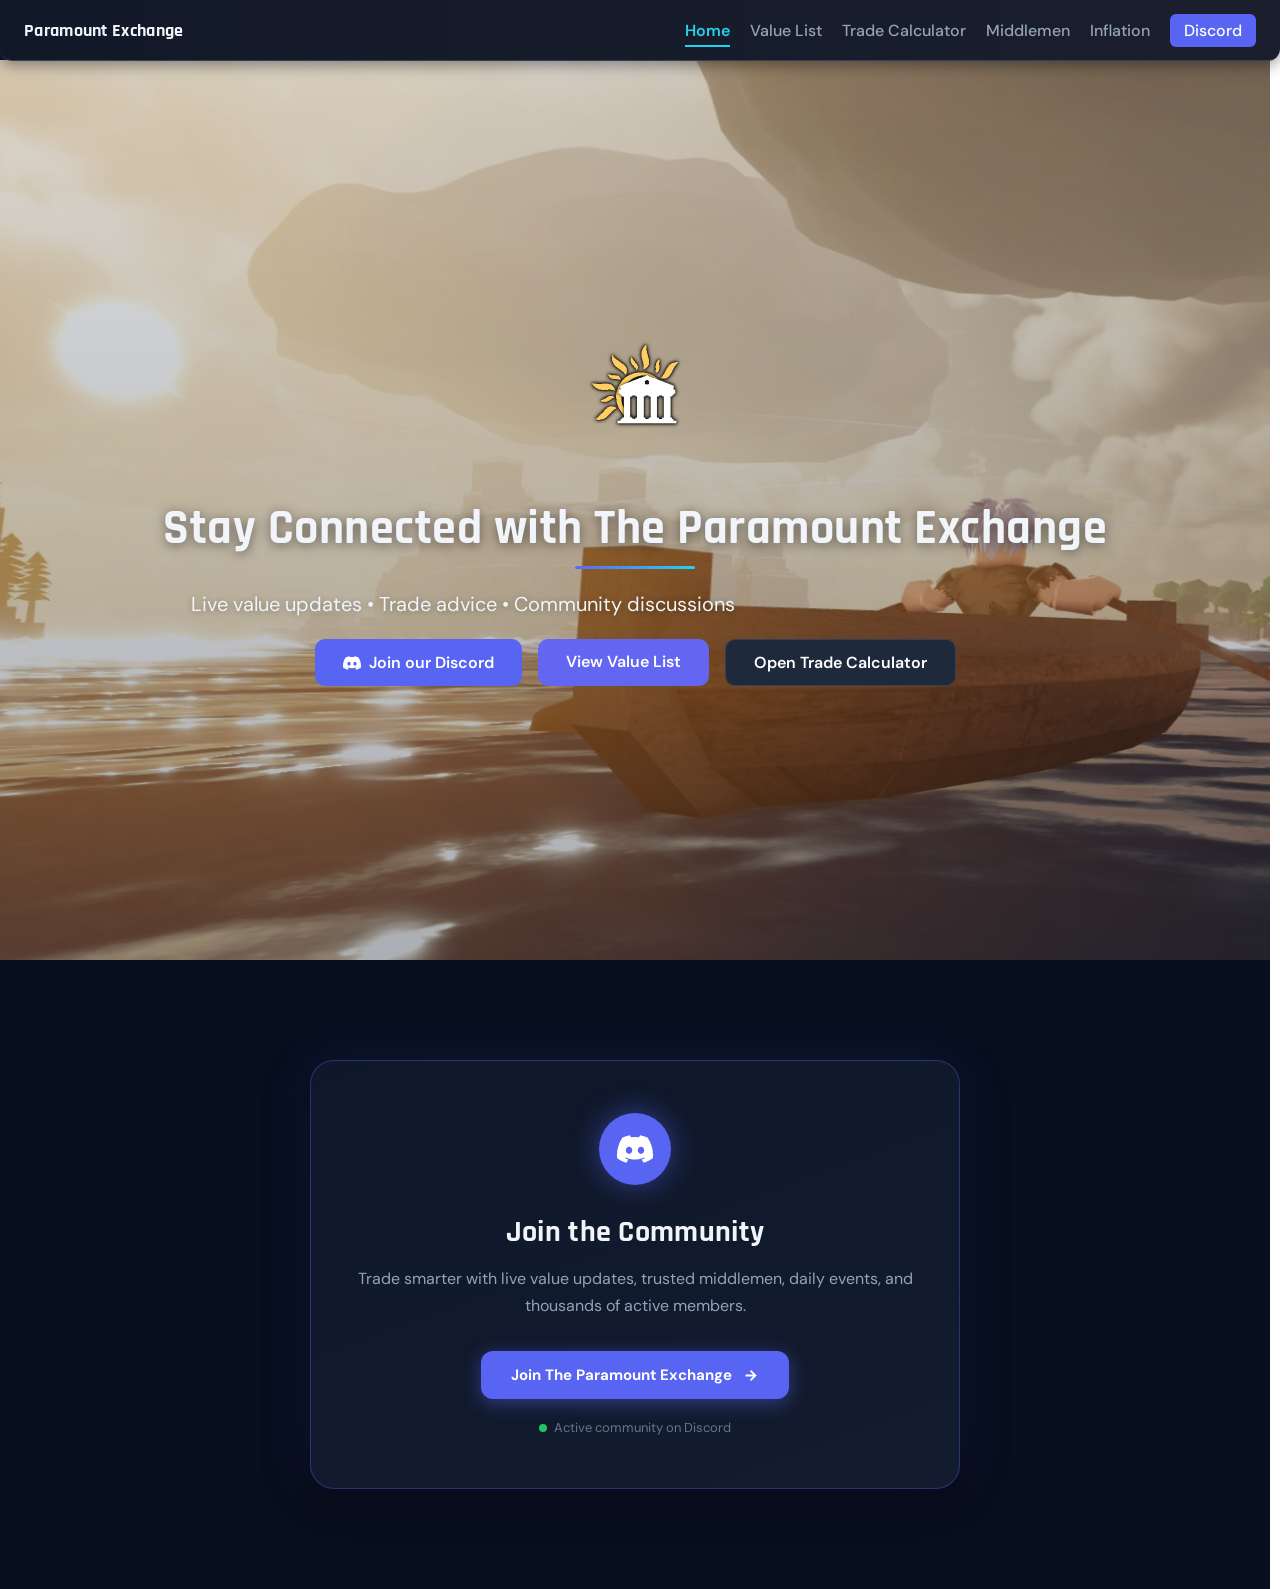
==== commit ae8f8fc8: "Fix HTML formatting and structure" ====
--- a/index.html
+++ b/index.html
@@ -11,13 +11,6 @@
   <link href="https://fonts.googleapis.com/css2?family=Rajdhani:wght@600;700&family=DM+Sans:ital,opsz,wght@0,9..40,400;0,9..40,500;0,9..40,600;1,9..40,400&display=swap" rel="stylesheet">
 </head>
 <body>
-
-  <!-- ===== TOP ANNOUNCEMENT BAR ===== -->
-  <div class="top-announce-bar">
-    <a href="https://discord.gg/27jfx4G6ks" target="_blank">
-      🎮 Join 1,000+ traders on Discord — live values, trusted middlemen &amp; daily events →
-    </a>
-  </div>
 
   <!-- ===== TOP NAV ===== -->
   <div class="top-nav">
--- a/style.css
+++ b/style.css
@@ -79,6 +79,7 @@
 .nav-links {
   display: flex;
   gap: 20px;
+  align-items: center;
 }
 
 .nav-links a {
@@ -88,6 +89,7 @@
   font-weight: 500;
   transition: color 0.2s ease, transform 0.1s;
   margin-top: 0;
+  align-items: center;
 }
 
 .nav-links a:hover {
@@ -1493,3 +1495,19 @@
   height: 18px;
   fill: currentColor;
 }
+
+.nav-discord-btn {
+  background: #5865F2;
+  color: #fff !important;
+  padding: 6px 14px;
+  border-radius: 6px;
+  font-weight: 600;
+  display: inline-flex;
+  align-items: center;
+  align-self: center;
+  line-height: normal;
+  box-sizing: border-box;
+}
+.nav-discord-btn:hover {
+  background: #4752c4;
+}
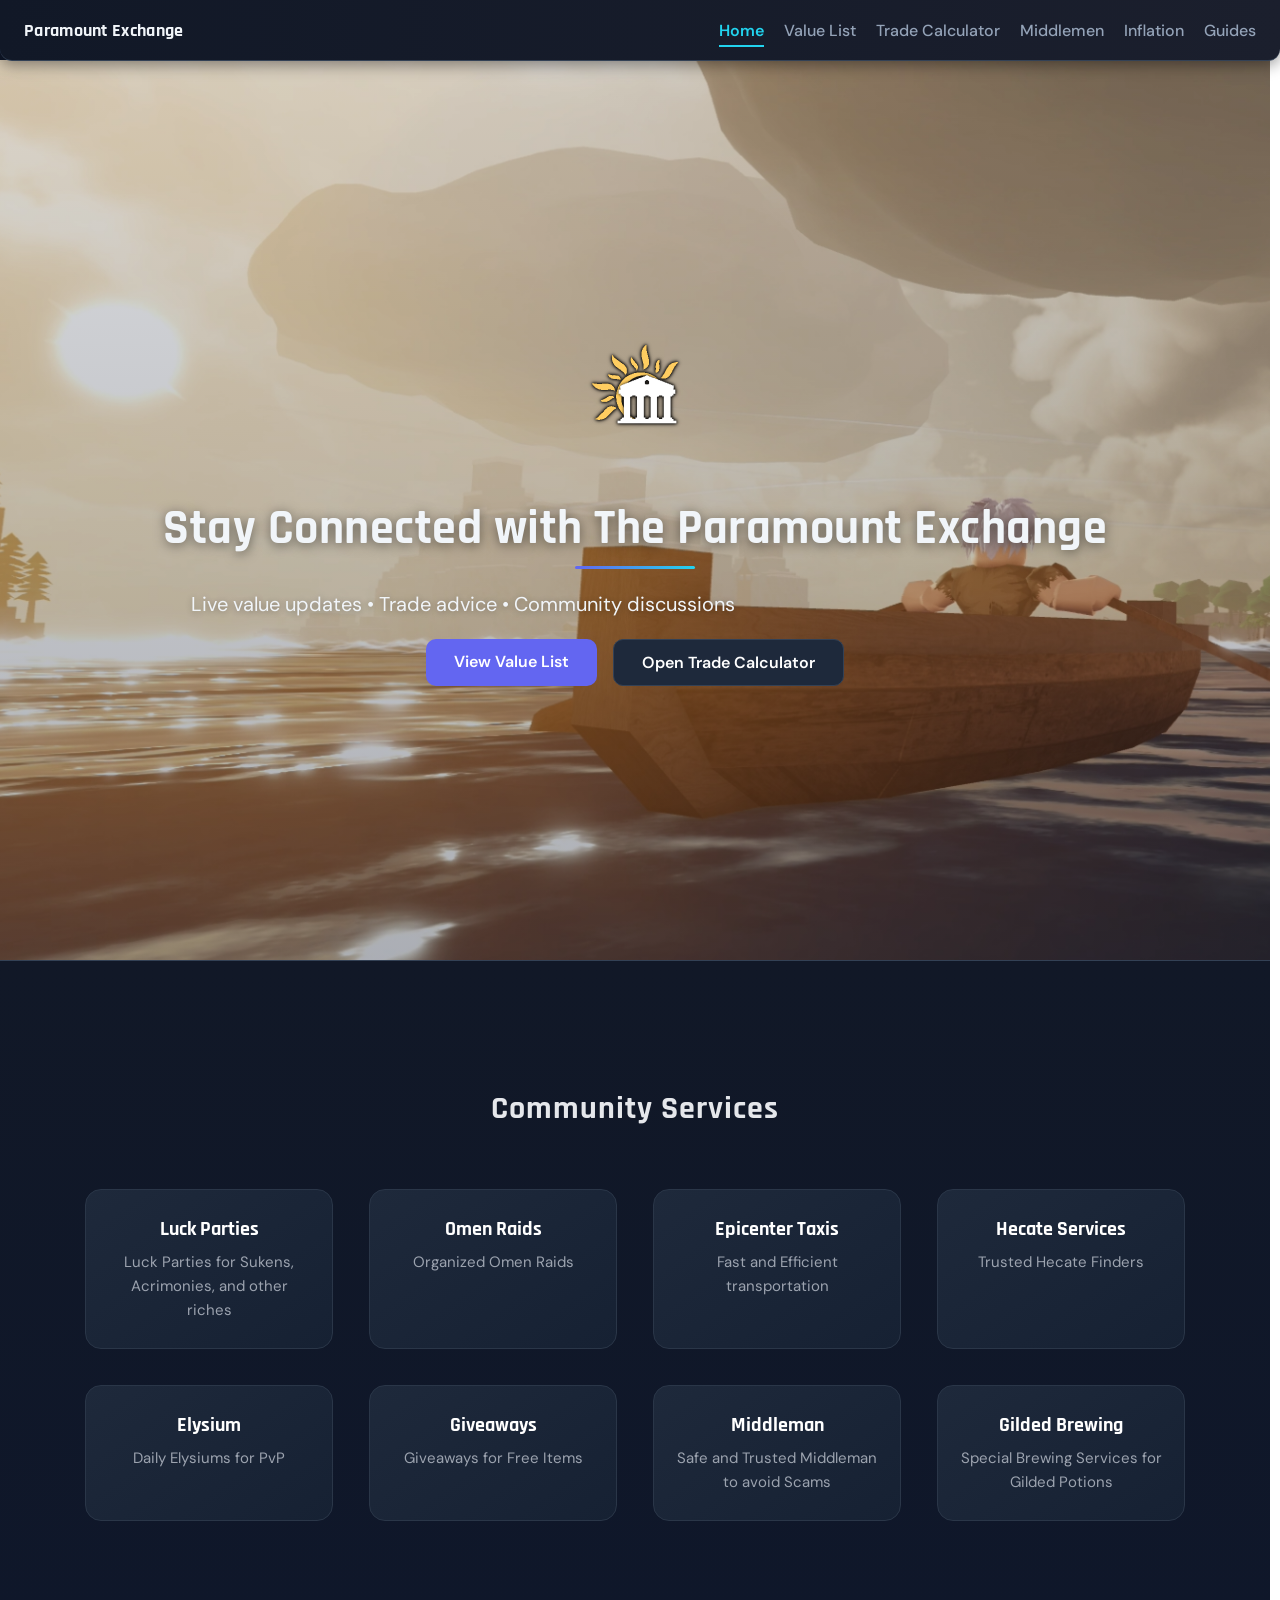
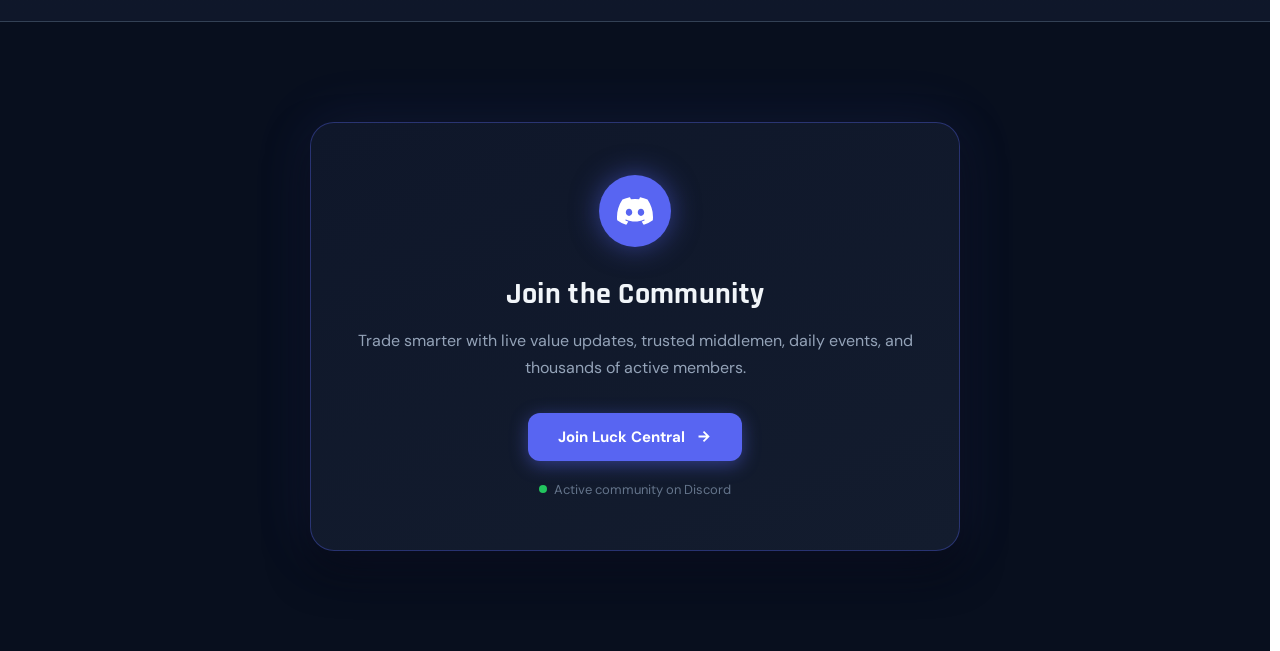
==== commit 4b08c857: "Add community services and update Discord CTA Updated the index.html file to include new community s" ====
--- a/index.html
+++ b/index.html
@@ -21,7 +21,7 @@
       <a href="Paramount-Trade-Calculator.html">Trade Calculator</a>
       <a href="Paramount-Middleman.html">Middlemen</a>
       <a href="Paramount-Inflation.html">Inflation</a>
-      <a href="https://discord.gg/27jfx4G6ks" target="_blank" class="nav-discord-btn">Discord</a>
+      <a href="Paramount-Guides.html">Guides</a>
     </div>
     <button class="nav-hamburger" id="navHamburger" aria-label="Menu">
       <span></span><span></span><span></span>
@@ -38,15 +38,57 @@
         Live value updates • Trade advice • Community discussions
       </p>
       <div class="hero-buttons">
-        <a href="https://discord.gg/27jfx4G6ks" target="_blank" class="hero-btn discord-hero-btn">
-          <svg class="btn-discord-icon" viewBox="0 0 24 24" xmlns="http://www.w3.org/2000/svg">
-            <path d="M20.317 4.37a19.791 19.791 0 0 0-4.885-1.515.074.074 0 0 0-.079.037c-.21.375-.444.864-.608 1.25a18.27 18.27 0 0 0-5.487 0 12.64 12.64 0 0 0-.617-1.25.077.077 0 0 0-.079-.037A19.736 19.736 0 0 0 3.677 4.37a.07.07 0 0 0-.032.027C.533 9.046-.32 13.58.099 18.057c.002.022.015.043.03.056a19.9 19.9 0 0 0 5.993 3.03.078.078 0 0 0 .084-.028c.462-.63.874-1.295 1.226-1.994a.076.076 0 0 0-.041-.106 13.107 13.107 0 0 1-1.872-.892.077.077 0 0 1-.008-.128 10.2 10.2 0 0 0 .372-.292.074.074 0 0 1 .077-.01c3.928 1.793 8.18 1.793 12.062 0a.074.074 0 0 1 .078.01c.12.098.246.198.373.292a.077.077 0 0 1-.006.127 12.299 12.299 0 0 1-1.873.892.077.077 0 0 0-.041.107c.36.698.772 1.362 1.225 1.993a.076.076 0 0 0 .084.028 19.839 19.839 0 0 0 6.002-3.03.077.077 0 0 0 .032-.054c.5-5.177-.838-9.674-3.549-13.66a.061.061 0 0 0-.031-.03zM8.02 15.33c-1.183 0-2.157-1.085-2.157-2.419 0-1.333.956-2.419 2.157-2.419 1.21 0 2.176 1.096 2.157 2.42 0 1.333-.956 2.418-2.157 2.418zm7.975 0c-1.183 0-2.157-1.085-2.157-2.419 0-1.333.955-2.419 2.157-2.419 1.21 0 2.176 1.096 2.157 2.42 0 1.333-.946 2.418-2.157 2.418z"/>
-          </svg>
-          <span>Join our Discord</span>
-        </a>
         <a href="Paramount-Exchange.html" class="hero-btn">View Value List</a>
         <a href="Paramount-Trade-Calculator.html" class="hero-btn secondary">Open Trade Calculator</a>
       </div>
+    </div>
+  </section>
+
+  <!-- ===== COMMUNITY SERVICES ===== -->
+  <section class="services-section">
+    <h2>Community Services</h2>
+    <div class="services-grid">
+
+      <div class="service-item">
+        <div class="service-title">Luck Parties</div>
+        <div class="service-desc">Luck Parties for Sukens, Acrimonies, and other riches</div>
+      </div>
+
+      <div class="service-item">
+        <div class="service-title">Omen Raids</div>
+        <div class="service-desc">Organized Omen Raids</div>
+      </div>
+
+      <div class="service-item">
+        <div class="service-title">Epicenter Taxis</div>
+        <div class="service-desc">Fast and Efficient transportation</div>
+      </div>
+
+      <div class="service-item">
+        <div class="service-title">Hecate Services</div>
+        <div class="service-desc">Trusted Hecate Finders</div>
+      </div>
+
+      <div class="service-item">
+        <div class="service-title">Elysium</div>
+        <div class="service-desc">Daily Elysiums for PvP</div>
+      </div>
+
+      <div class="service-item">
+        <div class="service-title">Giveaways</div>
+        <div class="service-desc">Giveaways for Free Items</div>
+      </div>
+
+      <div class="service-item">
+        <div class="service-title">Middleman</div>
+        <div class="service-desc">Safe and Trusted Middleman to avoid Scams</div>
+      </div>
+
+      <div class="service-item">
+        <div class="service-title">Gilded Brewing</div>
+        <div class="service-desc">Special Brewing Services for Gilded Potions</div>
+      </div>
+
     </div>
   </section>
 
@@ -61,8 +103,8 @@
       </div>
       <h2 class="discord-heading">Join the Community</h2>
       <p class="discord-sub">Trade smarter with live value updates, trusted middlemen, daily events, and thousands of active members.</p>
-      <a href="https://discord.gg/27jfx4G6ks" target="_blank" class="discord-cta-btn">
-        <span>Join The Paramount Exchange</span>
+      <a href="https://discord.gg/AGWXYeU2fC" target="_blank" class="discord-cta-btn">
+        <span>Join Luck Central</span>
         <svg class="btn-arrow" viewBox="0 0 24 24" fill="none" stroke="currentColor" stroke-width="2.5">
           <path d="M5 12h14M12 5l7 7-7 7"/>
         </svg>
--- a/style.css
+++ b/style.css
@@ -79,7 +79,6 @@
 .nav-links {
   display: flex;
   gap: 20px;
-  align-items: center;
 }
 
 .nav-links a {
@@ -89,7 +88,6 @@
   font-weight: 500;
   transition: color 0.2s ease, transform 0.1s;
   margin-top: 0;
-  align-items: center;
 }
 
 .nav-links a:hover {
@@ -578,7 +576,6 @@
   line-height: 1.5;
   text-shadow: 0 1px 6px rgba(0,0,0,0.3);
   font-family: 'DM Sans', sans-serif;
-  text-align: center;
 }
 
 .hero-buttons {
@@ -707,6 +704,35 @@
 
 .service-item.card-visible:hover::before {
   opacity: 0.08;
+}
+
+/* ===== RESOURCE LINK (guides/resources page) ===== */
+.resource-link {
+  display: inline-flex;
+  align-items: center;
+  gap: 6px;
+  margin: 10px 0 8px;
+  padding: 6px 16px;
+  background: #1e293b;
+  border: 1px solid #334155;
+  border-radius: 999px;
+  color: #a5b4fc;
+  font-family: 'DM Sans', sans-serif;
+  font-weight: 600;
+  font-size: 13px;
+  transition: all 0.2s ease;
+}
+
+.resource-link:hover {
+  border-color: #6366f1;
+  color: #f1f5f9;
+  background: #273449;
+  transform: translateY(-2px);
+}
+
+.resource-blurb {
+  display: block;
+  margin-top: 6px;
 }
 
 /* ===== DISCORD CTA SECTION ===== */
@@ -1479,35 +1505,3 @@
   font-size: 14px;
   color: #64748b;
 }
-
-.discord-hero-btn {
-  background: #5865F2;
-  color: #fff;
-  display: inline-flex;
-  align-items: center;
-  gap: 8px;
-}
-.discord-hero-btn:hover {
-  background: #4752c4;
-}
-.btn-discord-icon {
-  width: 18px;
-  height: 18px;
-  fill: currentColor;
-}
-
-.nav-discord-btn {
-  background: #5865F2;
-  color: #fff !important;
-  padding: 6px 14px;
-  border-radius: 6px;
-  font-weight: 600;
-  display: inline-flex;
-  align-items: center;
-  align-self: center;
-  line-height: normal;
-  box-sizing: border-box;
-}
-.nav-discord-btn:hover {
-  background: #4752c4;
-}
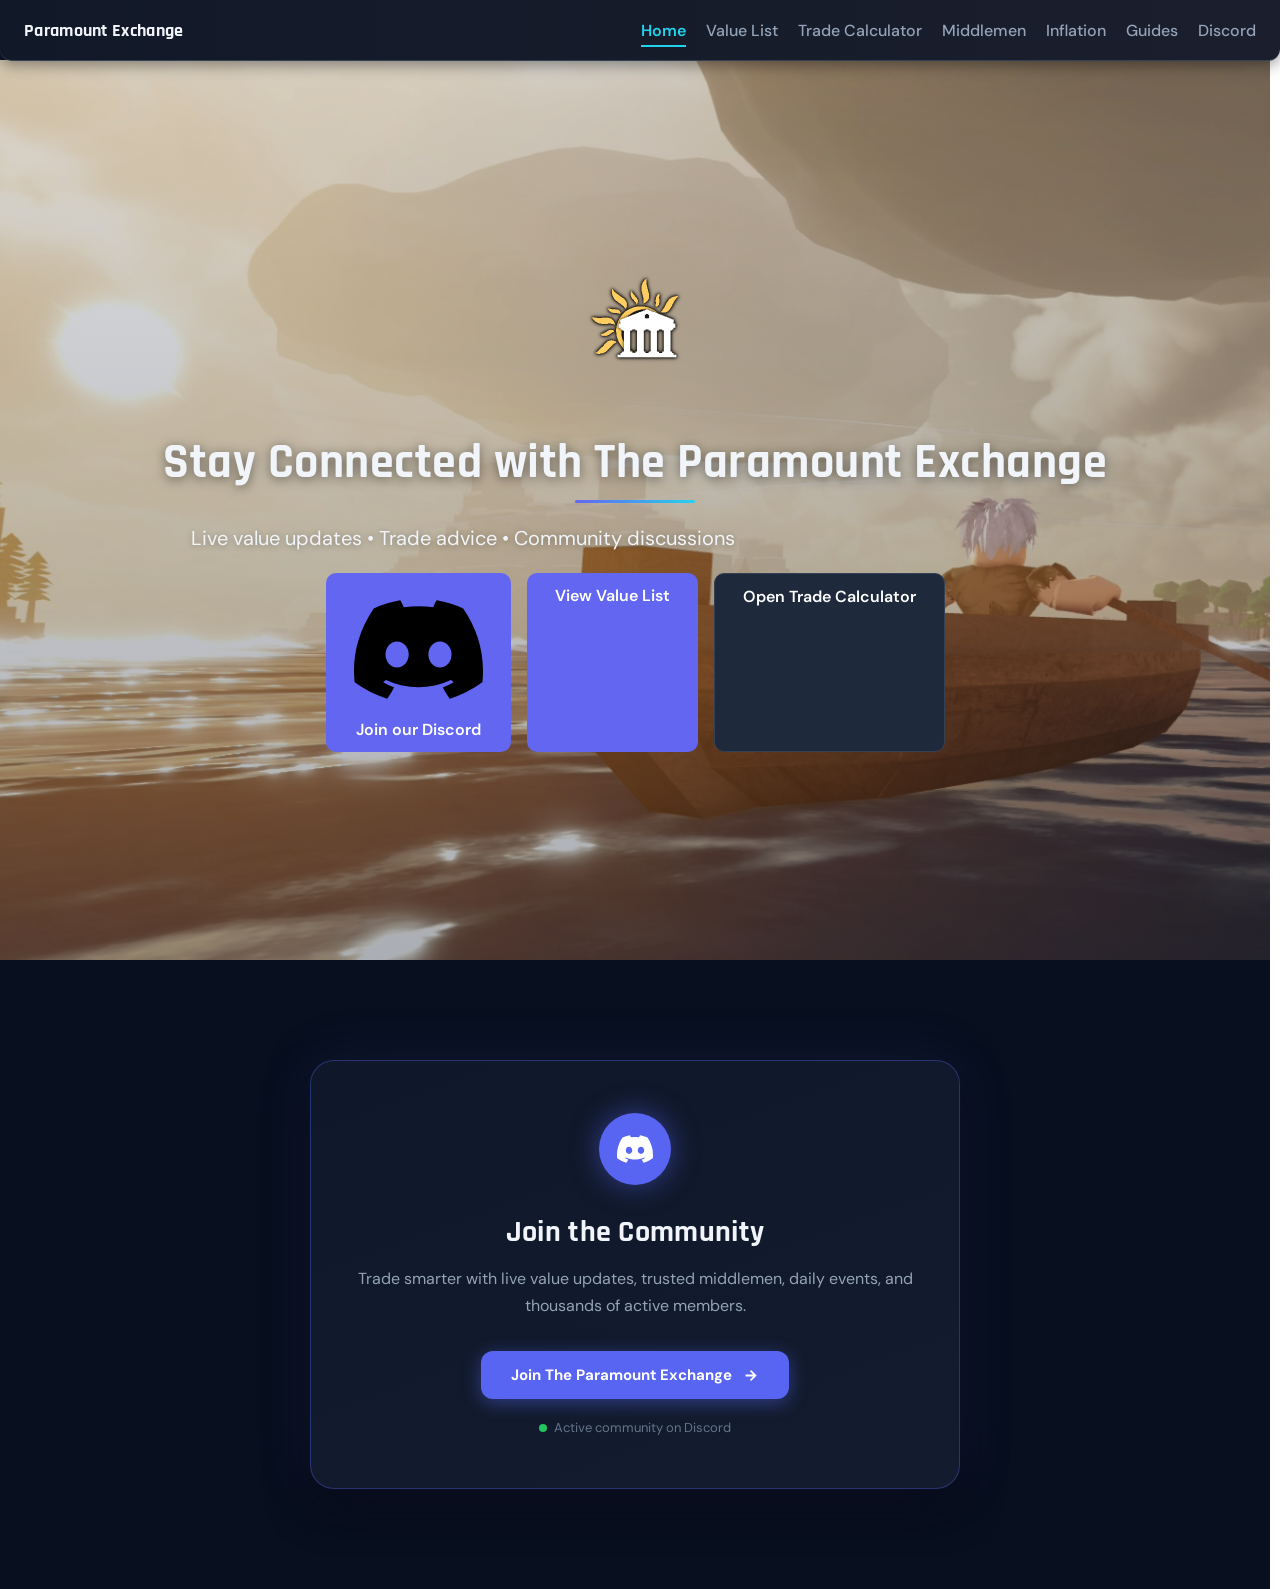
==== commit e8ad47bc: "Fix HTML encoding issues and update links" ====
--- a/index.html
+++ b/index.html
@@ -22,6 +22,7 @@
       <a href="Paramount-Middleman.html">Middlemen</a>
       <a href="Paramount-Inflation.html">Inflation</a>
       <a href="Paramount-Guides.html">Guides</a>
+      <a href="https://discord.gg/27jfx4G6ks" target="_blank" class="nav-discord-btn">Discord</a>
     </div>
     <button class="nav-hamburger" id="navHamburger" aria-label="Menu">
       <span></span><span></span><span></span>
@@ -38,57 +39,15 @@
         Live value updates • Trade advice • Community discussions
       </p>
       <div class="hero-buttons">
+        <a href="https://discord.gg/27jfx4G6ks" target="_blank" class="hero-btn discord-hero-btn">
+          <svg class="btn-discord-icon" viewBox="0 0 24 24" xmlns="http://www.w3.org/2000/svg">
+            <path d="M20.317 4.37a19.791 19.791 0 0 0-4.885-1.515.074.074 0 0 0-.079.037c-.21.375-.444.864-.608 1.25a18.27 18.27 0 0 0-5.487 0 12.64 12.64 0 0 0-.617-1.25.077.077 0 0 0-.079-.037A19.736 19.736 0 0 0 3.677 4.37a.07.07 0 0 0-.032.027C.533 9.046-.32 13.58.099 18.057c.002.022.015.043.03.056a19.9 19.9 0 0 0 5.993 3.03.078.078 0 0 0 .084-.028c.462-.63.874-1.295 1.226-1.994a.076.076 0 0 0-.041-.106 13.107 13.107 0 0 1-1.872-.892.077.077 0 0 1-.008-.128 10.2 10.2 0 0 0 .372-.292.074.074 0 0 1 .077-.01c3.928 1.793 8.18 1.793 12.062 0a.074.074 0 0 1 .078.01c.12.098.246.198.373.292a.077.077 0 0 1-.006.127 12.299 12.299 0 0 1-1.873.892.077.077 0 0 0-.041.107c.36.698.772 1.362 1.225 1.993a.076.076 0 0 0 .084.028 19.839 19.839 0 0 0 6.002-3.03.077.077 0 0 0 .032-.054c.5-5.177-.838-9.674-3.549-13.66a.061.061 0 0 0-.031-.03zM8.02 15.33c-1.183 0-2.157-1.085-2.157-2.419 0-1.333.956-2.419 2.157-2.419 1.21 0 2.176 1.096 2.157 2.42 0 1.333-.956 2.418-2.157 2.418zm7.975 0c-1.183 0-2.157-1.085-2.157-2.419 0-1.333.955-2.419 2.157-2.419 1.21 0 2.176 1.096 2.157 2.42 0 1.333-.946 2.418-2.157 2.418z"/>
+          </svg>
+          <span>Join our Discord</span>
+        </a>
         <a href="Paramount-Exchange.html" class="hero-btn">View Value List</a>
         <a href="Paramount-Trade-Calculator.html" class="hero-btn secondary">Open Trade Calculator</a>
       </div>
-    </div>
-  </section>
-
-  <!-- ===== COMMUNITY SERVICES ===== -->
-  <section class="services-section">
-    <h2>Community Services</h2>
-    <div class="services-grid">
-
-      <div class="service-item">
-        <div class="service-title">Luck Parties</div>
-        <div class="service-desc">Luck Parties for Sukens, Acrimonies, and other riches</div>
-      </div>
-
-      <div class="service-item">
-        <div class="service-title">Omen Raids</div>
-        <div class="service-desc">Organized Omen Raids</div>
-      </div>
-
-      <div class="service-item">
-        <div class="service-title">Epicenter Taxis</div>
-        <div class="service-desc">Fast and Efficient transportation</div>
-      </div>
-
-      <div class="service-item">
-        <div class="service-title">Hecate Services</div>
-        <div class="service-desc">Trusted Hecate Finders</div>
-      </div>
-
-      <div class="service-item">
-        <div class="service-title">Elysium</div>
-        <div class="service-desc">Daily Elysiums for PvP</div>
-      </div>
-
-      <div class="service-item">
-        <div class="service-title">Giveaways</div>
-        <div class="service-desc">Giveaways for Free Items</div>
-      </div>
-
-      <div class="service-item">
-        <div class="service-title">Middleman</div>
-        <div class="service-desc">Safe and Trusted Middleman to avoid Scams</div>
-      </div>
-
-      <div class="service-item">
-        <div class="service-title">Gilded Brewing</div>
-        <div class="service-desc">Special Brewing Services for Gilded Potions</div>
-      </div>
-
     </div>
   </section>
 
@@ -103,8 +62,8 @@
       </div>
       <h2 class="discord-heading">Join the Community</h2>
       <p class="discord-sub">Trade smarter with live value updates, trusted middlemen, daily events, and thousands of active members.</p>
-      <a href="https://discord.gg/AGWXYeU2fC" target="_blank" class="discord-cta-btn">
-        <span>Join Luck Central</span>
+      <a href="https://discord.gg/27jfx4G6ks" target="_blank" class="discord-cta-btn">
+        <span>Join The Paramount Exchange</span>
         <svg class="btn-arrow" viewBox="0 0 24 24" fill="none" stroke="currentColor" stroke-width="2.5">
           <path d="M5 12h14M12 5l7 7-7 7"/>
         </svg>
@@ -124,7 +83,7 @@
     window.addEventListener('scroll', () => {
       const scrollY = window.scrollY;
       hero.style.backgroundPosition = `center ${scrollY * 0.5}px`;
-      services.style.backgroundPosition = `center ${scrollY * 0.2}px`;
+      if (services) services.style.backgroundPosition = `center ${scrollY * 0.2}px`;
     });
 
     /* ===== SERVICE CARD SCROLL ANIMATIONS ===== */
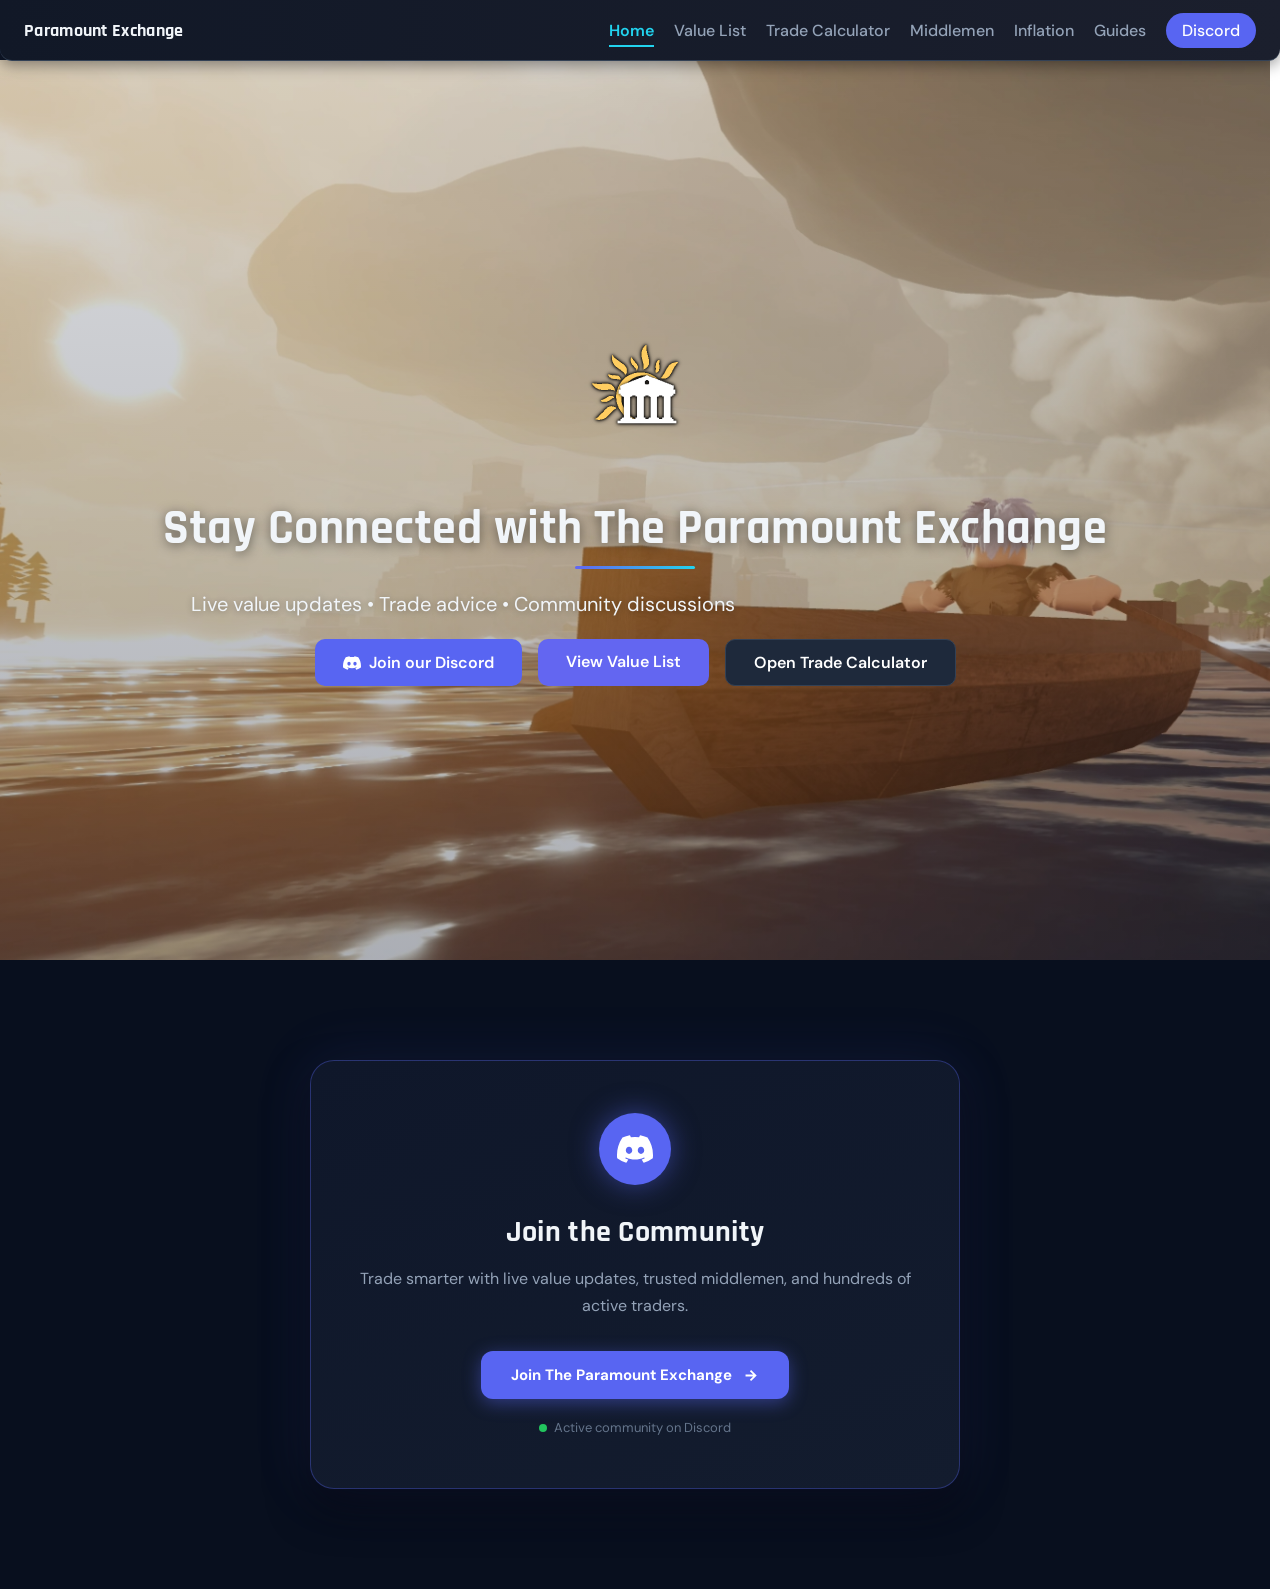
==== commit 310d61f9: "Fix HTML character encoding issues" ====
--- a/index.html
+++ b/index.html
@@ -61,7 +61,7 @@
         </svg>
       </div>
       <h2 class="discord-heading">Join the Community</h2>
-      <p class="discord-sub">Trade smarter with live value updates, trusted middlemen, daily events, and thousands of active members.</p>
+      <p class="discord-sub">Trade smarter with live value updates, trusted middlemen, and hundreds of active traders.</p>
       <a href="https://discord.gg/27jfx4G6ks" target="_blank" class="discord-cta-btn">
         <span>Join The Paramount Exchange</span>
         <svg class="btn-arrow" viewBox="0 0 24 24" fill="none" stroke="currentColor" stroke-width="2.5">
--- a/style.css
+++ b/style.css
@@ -78,6 +78,7 @@
 
 .nav-links {
   display: flex;
+  align-items: center;
   gap: 20px;
 }
 
@@ -735,6 +736,50 @@
   margin-top: 6px;
 }
 
+/* ===== NAV DISCORD BUTTON ===== */
+.nav-discord-btn {
+  display: inline-flex;
+  align-items: center;
+  gap: 6px;
+  background: #5865F2;
+  color: #ffffff !important;
+  font-weight: 600;
+  padding: 7px 16px;
+  border-radius: 999px;
+  transition: all 0.2s ease;
+  margin-top: 0;
+}
+
+.nav-discord-btn:hover {
+  background: #4752c4;
+  color: #ffffff;
+  transform: translateY(-2px);
+}
+
+.nav-discord-btn.active::after {
+  display: none;
+}
+
+/* ===== HERO DISCORD BUTTON ===== */
+.discord-hero-btn {
+  display: inline-flex;
+  align-items: center;
+  gap: 8px;
+  background: #5865F2;
+}
+
+.discord-hero-btn:hover {
+  background: #4752c4;
+  box-shadow: 0 6px 20px rgba(88,101,242,0.45);
+}
+
+.btn-discord-icon {
+  width: 18px;
+  height: 18px;
+  fill: white;
+  flex-shrink: 0;
+}
+
 /* ===== DISCORD CTA SECTION ===== */
 .discord-section {
   position: relative;
